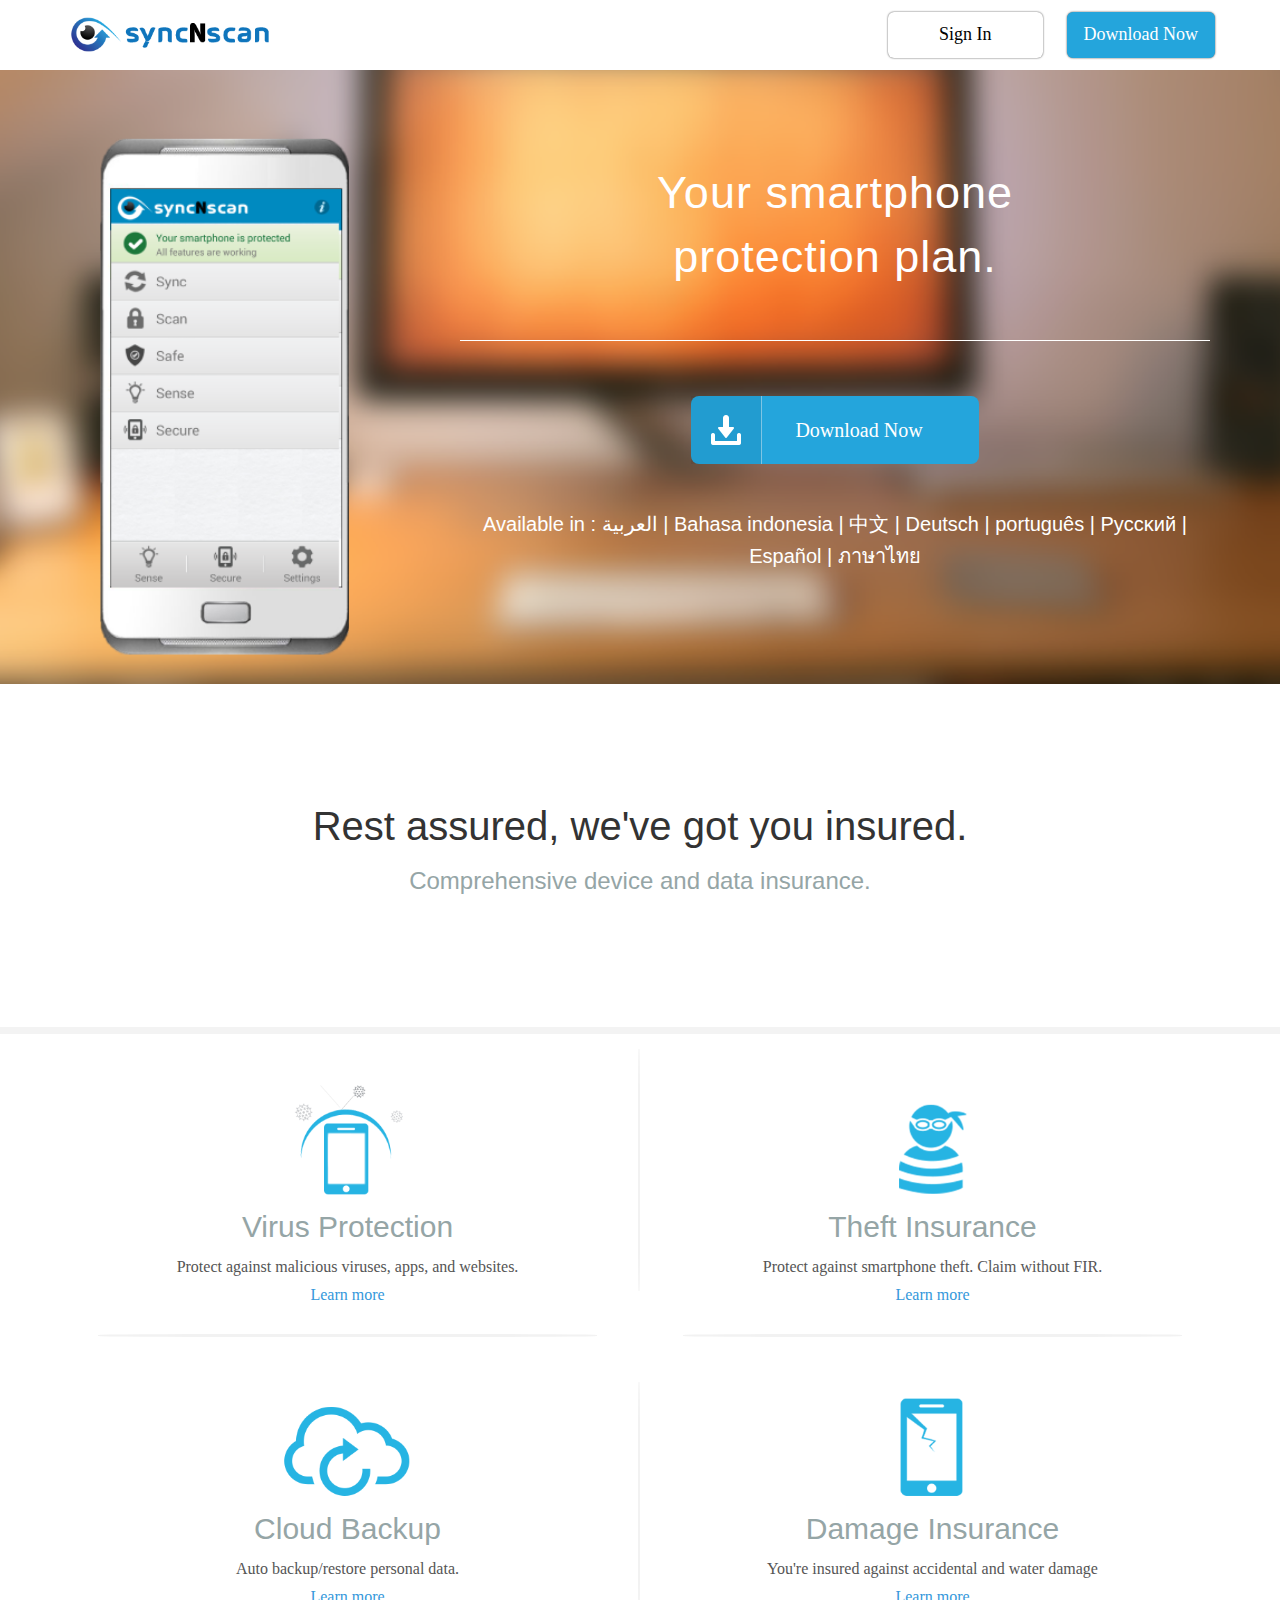
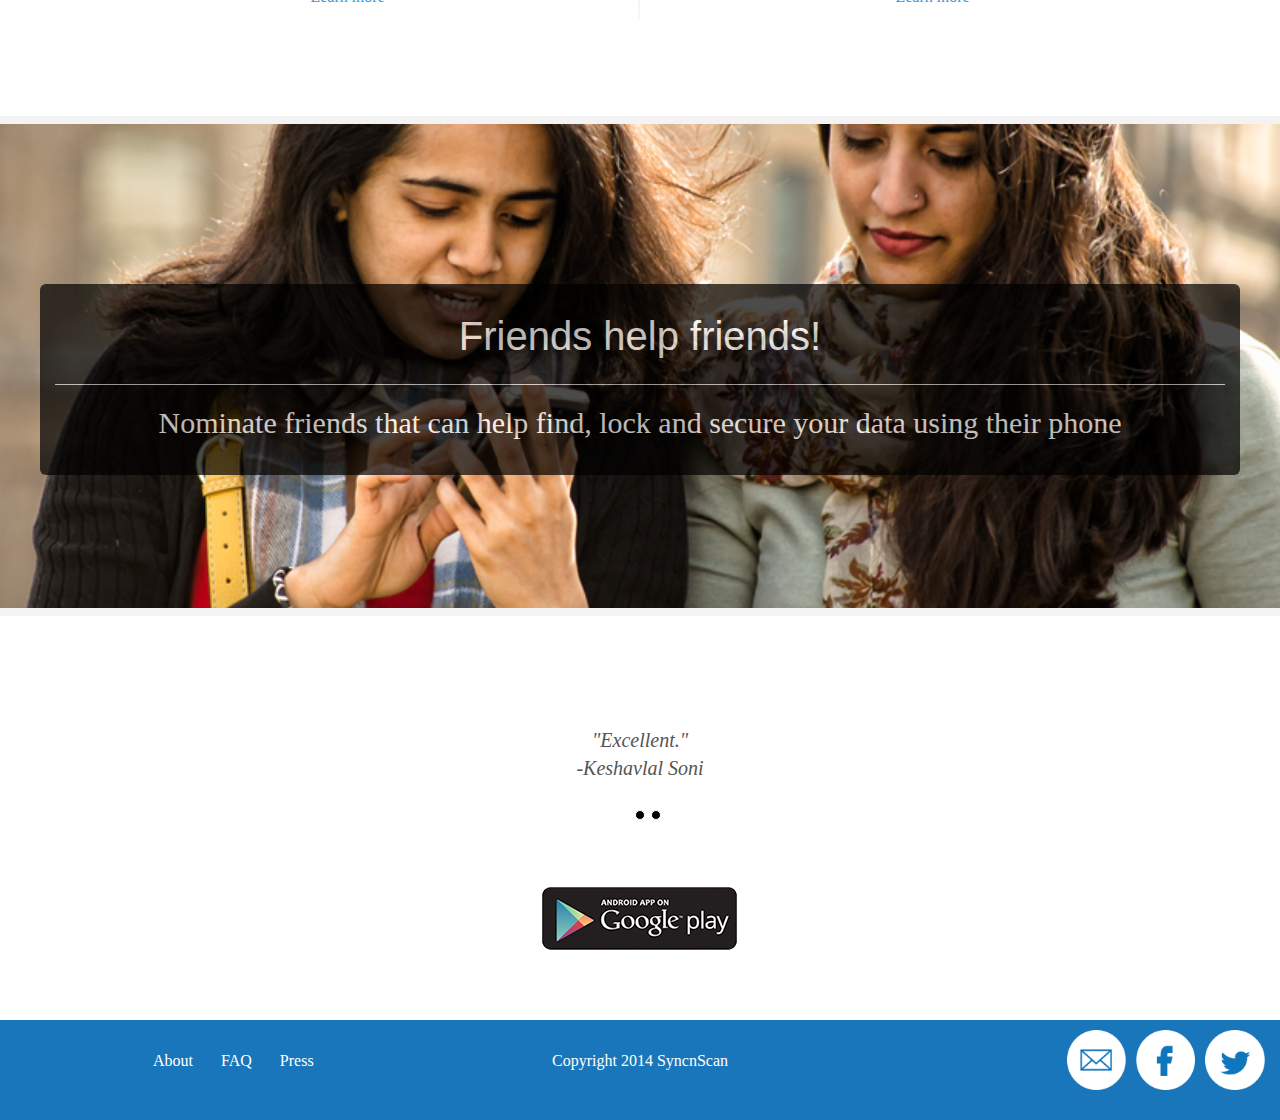
==== index.html @ 773aa6a4 "products page works fixed screen" ====
<!DOCTYPE html>
<html lang="en">
  <head>
    <meta charset="utf-8">
    <meta http-equiv="X-UA-Compatible" content="IE=edge">
    <meta name="viewport" content="width=device-width, initial-scale=1.0">
    <meta name="description" content="">
    <meta name="author" content="">
    <link rel="shortcut icon" href="img/favicon.png">
    <title>SyncNScan - Your smartphone protection plan</title>
    <!-- Bootstrap core CSS -->
    <link href="css/bootstrap.css" rel="stylesheet">

    <!-- Custom styles for this template -->
    <link href="css/main.css" rel="stylesheet">

    <!-- Fonts from Google Fonts -->
	<link href='http://fonts.googleapis.com/css?family=Lato:300,400,900' rel='stylesheet' type='text/css'>
    
    <!-- HTML5 shim and Respond.js IE8 support of HTML5 elements and media queries -->
    <!--[if lt IE 9]>
      <script src="https://oss.maxcdn.com/libs/html5shiv/3.7.0/html5shiv.js"></script>
      <script src="https://oss.maxcdn.com/libs/respond.js/1.3.0/respond.min.js"></script>
    <![endif]-->
  </head>

  <body>

    <!-- Fixed navbar -->
    <div class="navbar navbar-default navbar-fixed-top">
      <div class="container">
        <div class="navbar-header">
          <button type="button" class="navbar-toggle" data-toggle="collapse" data-target=".navbar-collapse">
            <span class="icon-bar"></span>
            <span class="icon-bar"></span>
            <span class="icon-bar"></span>
          </button>
          <a class="navbar-brand" href="#"> 
            <img class="brand" src="img/sns_logo.png" alt="">
          </a>
        </div>
        <div class="navbar-collapse collapse">
          <ul class="nav navbar-nav navbar-right">
               <button class="btn top-btn sign-in  btn-lg" type="submit">Sign In</button>
               <a href="https://play.google.com/store/apps/details?id=com.syncnscan.security&feature=search_result#?t=W251bGwsMSwxLDEsImNvbS5zeW5jbnNjYW4uc2VjdXJpdHkiXQ.."><button class="btn top-btn call-to-action  btn-lg" type="submit">Download Now</button></a>

          </ul>
        </div><!--/.nav-collapse -->
      </div>
    </div>

<div id="headerwrap">
   <div class="container">
      <div class="row">

         <div class="col-md-4 ">
             <img class="hero-smartphone slideUpRetourn" src="img/main.png" alt="">
         </div><!-- /col-sm-4 -->
         <div class="col-sm-12 col-md-8 centered ">
               <div class="white-border-bottom main-header ">Your smartphone <br> protection plan.</div>    
             <!--  <button class="btn download call-to-action btn-lg" type="submit">Download Now</button>  -->
                <a href="https://play.google.com/store/apps/details?id=com.syncnscan.security&feature=search_result#?t=W251bGwsMSwxLDEsImNvbS5zeW5jbnNjYW4uc2VjdXJpdHkiXQ.."><button class="hero-button btn-space">Download Now</button></a>
               <h6 class="extra-info">Available in : 
العربية | Bahasa indonesia | 中文 | Deutsch | português | Pyccĸий | Español | ภาษาไทย</h6>
         </div><!-- /col-lg-6 -->        

      </div><!-- /row -->
<p></p>


   </div><!-- /container -->
</div><!-- /headerwrap -->
	

	
	<section class="rest">
		<div class="row mt md centered">
                <div class="col-md-1"></div>
			<div class="col-md-10 ">
				<h1 class="h1-font">Rest assured, we've got you insured.</h1>
				<h3>Comprehensive device and data insurance.</h3>
			</div>
                  <div class="col-md-1"></div>
		</div><!-- /row -->
      </section>


<div class="container">
    <div class="row  centered">
	   <div class="col-md-6">
	  	 <img class="four-icon" src="img/virus-block.png" alt="">
			<h4>Virus Protection</h4>
				<p>Protect against malicious viruses, apps, and websites. <br> 
                                <a href="more-info.html" class="learn-more">Learn more</a> 
                          </p>
                          <div class="four-horizontal-seperator"></div>
                       <div class="left-border"></div>
			</div><!--/col-lg-4 -->

	<div class="col-md-6">
          <img class="four-icon" src="img/burgular.png" alt="">
              <h4>Theft Insurance</h4>
                 <p>Protect against smartphone theft. Claim without FIR. <br>
                 <a href="more-info.html" class="learn-more">Learn more</a> 
                 </p>

              <div class="four-horizontal-seperator"></div>
          </div><!--/col-lg-4 -->
    </div>

              <div class="row centered">
			<div class="col-md-6">
			   <img class="four-icon" src="img/cloud.png" alt="">
				<h4>Cloud Backup</h4>
  				  <p>Auto backup/restore personal data. <br> 
                               <a href="more-info.html" class="learn-more">Learn more</a> 
                            </p>
                            <div class="four-horizontal-seperator-b"></div>
                          <div class="left-border-bottom"></div>
			</div><!--/col-md6-4 -->

                    <div class="col-md-6 ">
                        <img class="four-icon" src="img/cracked-phone.png" alt="">
                            <h4>Damage Insurance</h4>
                                 <p>You're insured against accidental and water damage <br>
                                       <a href="more-info.html" class="learn-more">Learn more</a> 
                                 </p>
                    </div><!--/col-lg-4 -->

		</div><!-- /row -->
</div><!-- /container -->


	

  <!-- Friends Section -->
  <div class="friends-background">
  <div class="container  ">
	<div class="row mt centered ">
          <div class="col-md-6 ">
          </div>
              <div class="row bt centered">
                 <div class="col-md-12 red ">
                  <!-- Friends fonts -->
                    <h1 class="mg-bt">Friends help friends!</h1>
                       <hr>
                    <h8>Nominate friends that can help find, lock and secure your data using their phone</h8>
                 </div>
            </div><!-- /row -->
          </div>
    </div>
</div><!-- /row -->

		<!--The CAROUSEL goes here -->
      <div class="row feedback centered">
         <div class="col-lg-6 col-lg-offset-3">
            <div id="carousel-example-generic" class="carousel slide" data-ride="carousel">
              <!-- Indicators -->
              <ol class="carousel-indicators">
                <li data-target="#carousel-example-generic" data-slide-to="0" class="active"></li>
                <li data-target="#carousel-example-generic" data-slide-to="1"></li>
                <li data-target="#carousel-example-generic" data-slide-to="2"></li>
              </ol>
            
              <!-- Wrapper for slides -->
           <div class="carousel-inner">
               <div class="item active">
                 <img class="icon-photo" src="https://lh6.googleusercontent.com/-fzIvYEGOPuI/AAAAAAAAAAI/AAAAAAAAAzE/Dt0Ke3WN01U/w48-c-h48/photo.jpg" alt="">
                    <p class="review">"Excellent." <br>-Keshavlal Soni</p>
                </div>
                <div class="item">
                    <img class="icon-photo" src="https://lh4.googleusercontent.com/-NX8IdglvI8o/AAAAAAAAAAI/AAAAAAAAALk/HbK5_PXNEns/w48-c-h48/photo.jpg" alt="">
                    <p class="review">"Nice Love it 5star." <br>-Artis Robinson</p>      
                </div>
                <div class="item">
                     <img class="icon-photo" src="https://lh4.googleusercontent.com/-F0NggBZoPWU/AAAAAAAAAAI/AAAAAAAAAxI/B58UNg_5AhM/w48-c-h48/photo.jpg" alt="">
                    <p class="review">"Best App One of the best app available on Google Play" <br>-Sathvik Rao</p>
                </div>
              </div>
            </div>         
         </div><!-- /col-lg-8 -->
      </div><!-- /row -->






                  <!-- Carousel Copy if we need to use it again. 

                  		<div class="row mt centered">
                  			<div class="col-lg-6 col-lg-offset-3">
                  				<div id="carousel-example-generic" class="carousel slide" data-ride="carousel">
                  				  <-Indicators ->

                  				  <ol class="carousel-indicators">
                  				    <li data-target="#carousel-example-generic" data-slide-to="0" class="active"></li>
                  				    <li data-target="#carousel-example-generic" data-slide-to="1"></li>
                  				    <li data-target="#carousel-example-generic" data-slide-to="2"></li>
                  				  </ol>
                  				
                  				  <- Wrapper for slides ->
                  				  <div class="carousel-inner">
                  				    <div class="item active">
                  				      <img src="img/p01.png" alt="">
                  				    </div>
                  				    <div class="item">
                  				      <img src="img/p02.png" alt="">
                  				    </div>
                  				    <div class="item">
                  				      <img src="img/p03.png" alt="">
                  				    </div>
                  				  </div>
                  				</div>			
                  			</div>
                  		</div>
                  	</div> -->
	


	<div class="container">
            <div class="row centered">
               <div class="col-lg-6 col-lg-offset-3">
                   <a href="https://play.google.com/store/apps/details?id=com.syncnscan.security&feature=search_result#?t=W251bGwsMSwxLDEsImNvbS5zeW5jbnNjYW4uc2VjdXJpdHkiXQ.."> <img class="play-button" src="img/play.png" alt=""></a>
               </div>
            	  <div class="col-lg-3"></div>
            </div><!-- /row -->
	</div><!-- /container -->
</div>
	
<footer>
      
<div class="col-sm-4 ">
      <ul class="footer footer-position">
        <li><a href="about.html">About</a></li>
        <li><a href="faq.html">FAQ</a></li>
        <li><a href="press.html">Press</a></li>
      </ul>
  </div>
  

  <div class="col-sm-4  copyright">
      Copyright 2014 SyncnScan
  </div>
  
  
  <div class="col-sm-4 ">
      <a href="https://www.twitter.com/syncNscan"><img class="footer-icon" src="./img/twitter.png" alt=""></a>
      <a href="https://www.facebook.com/syncNscan"><img class="footer-icon" src="./img/facebook.png" alt=""></a>
      <a href="mailto:support@syncnscan.com"><img class="footer-icon" src="./img/mail-icon.png" alt=""></a>
  </div>



</footer>




    <!-- Bootstrap core JavaScript
    ================================================== -->
    <!-- Placed at the end of the document so the pages load faster -->
    <script src="https://code.jquery.com/jquery-1.10.2.min.js"></script>
    <script src="js/bootstrap.min.js"></script>
  </body>
</html>
---- css/main.css ----
/*
 * Author: Carlos Alvarez
 * URL: http://alvarez.is
 *
 * Project Name: FLATTY - Free Bootstrap 3 Theme
 * Version: 1.0
 * URL: http://blacktie.co
 */

body {
  background-color: #fff;
    font-family: "Open Sans";
    font-weight: 300;
    font-size: 16px;
    color: #555;
    overflow-x: hidden;

    -webkit-font-smoothing: antialiased;
    -webkit-overflow-scrolling: touch;
}

/* Titles */
h1, h2, h3, h4, h5, h6 {
    font-family: 'Open sans', sans-serif;
    font-weight: 300;
    color: #333;
    text-align: center;
}

h1 {
	font-size: 40px;
}

h3 {
	color: #95a5a6;
	font-weight: 400;
}

h4 {
	color: #95a5a6;
	font-weight: 400;
	font-size: 30px;
             margin-top: -9px;
             margin-bottom: 10px;
}

.main-header {
    font-size: 40px;
     font-family: 'Open sans', sans-serif;
    font-weight: 300;
    color: #fff;
    text-align: center;
}

/* Paragraph & Typographic */
p {
    line-height: 28px;
    margin-bottom: 25px;
    font-size: 16px;
}

footer {
    background: rgb(26, 118, 186);
    height: 100px;
    position: relative;
    z-index: 9000;
}

.faq {
    margin-top: 30px;
}

.stick-bottom {
    margin-top: 100px;
    bottom:0;
    left: 0;
    right: 0;   
    position: absolute;
}

.red {
    background: none repeat scroll 0% 0% #000;
    margin-top: 70px;
    opacity: 0.7;
    padding-bottom: 30px;
    border-radius: 6px;
}

.right {
    text-align: left;
    margin-top: 12px;
    margin-left: 60px;
}

.right > li {
    font-size: 20px;
    
}

.white {
    background: white;
    margin-top: 20px;
}

.font-white{
    color: white;
}

.purple {
    background: yellow;
}

.blue {
    background: blue;
}

.four-horizontal-seperator {
    height: 3px;
    width: 90%;
    margin: 0 auto;
    background: #f2f2f2;
    border-radius: 30%;
}
.four-horizontal-seperator-b {
    height: 3px;
    width: 90%;
    margin: 0 auto;
    background: #f2f2f2;
    border-radius: 30%;
}

.seperator {
    height: 1px;
    width: 100%;
    margin: 0 auto;
    margin-bottom: 50px;
    margin-top: 50px;
}
.about-seperator {
    height: 1px;
    width: 30%;
    background: white;
    margin: 0 auto;
    border-radius: 50%;
}


.mid-sep {
  background: #f2f2f2;   
  height: 6px;
  margin-top: 40px;
}

.left-border {
    border-right: 2px solid #f2f2f2;
    height: 80%;
    position: absolute;
    right: 0;
    top: 5%;
    border-radius: 30%;
}


.left-border-bottom {
    border-right: 2px solid #f2f2f2;
    height: 80%;
    position: absolute;
    right: 0;
    top: 15%;
    border-radius: 30%;
    
}

.friends-background {
    background: url("../img/friends-phones.png") no-repeat scroll center center / cover #000;
    width: auto;
    margin: 80px 0;
    height: 500px;
    border-top: 8px solid #f3f3f3;
    border-bottom: 8px solid #f3f3f3;

}


.play-button {
    margin-bottom: 70px;
}

.feedback {
    margin-top: 30px;
}

.review {
    font-style:  italic;
    padding-bottom: 50px;
    background: white;
    font-size: 20px;
}

.white-border-bottom {
    border-bottom: 1px white solid;
    padding-bottom: 50px;
}

.learn-more {
    font-size: 16px;
}

.four-icon {
margin-bottom: 1px;
margin-top: 45px;
height: auto;
width: 25%;

}

.bottom-space {
    margin-bottom: 40px;
}


.download {
    margin-top: 50px;
    padding: 18px 35px 18px 83px;
    font-size: 30px;
}

.footer > li {
    display: inline;
    color: white;
}

.footer > li > a {
    color: white;
}

.footer {
    margin-top: 30px;
    text-align: center;
}
.footer-position > li {
    margin: 0 auto;
    margin: 0 12px;
}

.copyright {
    text-align: center;
    margin-top: 30px;
    color: white;

}

.footer-icon {
    float: right;    
    margin-left: 10px;
    width: 15%;
    max-width: 60px;
    margin-top: 10px;
    -webkit-transition: 1s;
       -moz-transition: 1s;
        -ms-transition: 1s;
         -o-transition: 1s;
            transition: 1s;
}

.footer-icon:hover {
    -webkit-transform: scale(1.27);
    -moz-transform: scale(1.27);
    -o-transform: scale(1.27);
    -ms-transform: scale(1.27);
    transform: scale(1.27);
}



.download:hover {
    background: white;
}


.top-btn{
    -webkit-box-shadow: 0 0 2px 0 rgba(0,0,0,0.75);
    -moz-box-shadow: 0 0 2px 0 rgba(0,0,0,0.75);
    box-shadow: 0 0 2px 0 rgba(0,0,0,0.75);
    margin: 0 10px;
    margin-top: 12px;
    transition: .41s;

}


.top-btn:hover {
    background: #f5f5f5;
    -webkit-box-shadow: 0 0 2.0px 0 rgba(0,0,0,0.75);
    -moz-box-shadow: 0 0 2.0px 0 rgba(0,0,0,0.75);
    box-shadow: 0 0 2.0px 0 rgba(0,0,0,0.75);
    
}

.btn-warning {
    border-color: #f2f2f2;
}


.call-to-action {
    background: rgb(36, 165, 220);
    color: white;
    -webkit-transition: .4s;
       -moz-transition: .4s;
        -ms-transition: .4s;
         -o-transition: .4s;
            transition: .4s;
 }

 .call-to-action:hover {
    color: white;
    background: rgb(17, 117, 188);
 }

.sign-in {
    background: white;
    color: black;
    padding: 10px 50px;
}

.mg-bt {
    padding: 10px;
    color: white;
}

.icon-photo {
    margin: 0 auto;
    border-radius: 50%;
    width: 80px;

}

h8 {
    color: white;
    font-size: 30px;
}


.carousel-indicators {
    color: yellow;
}



#carousel-example-generic .active {
    background: white;

}

.carousel-inner {
    margin-top: 30px;
    margin-bottom: 30px;
    }

.carousel-indicators li {
    background: #000;
    color: pink;

}

.extra-info {
    color: white;
    margin-top: 44px;    
    font-size: 20px;
    line-height: 32px;

}

.question {
    color: rgb(36, 165, 220);
    font-size: 20px;
}

.centered {
    text-align: center;
}

.btn-space {
    margin-top: 50px;
}



.hero-button {
  -webkit-border-radius: 8px;
  border-radius: 8px;
  display: inline-block;
  -webkit-box-sizing: content-box;
  -moz-box-sizing: content-box;
  box-sizing: content-box;
  position: relative;
  cursor: pointer;
  padding: 10px 35px 10px 83px;
  width: 170px;
  border: none;
  font: normal 20px/2.4 "Open Sans" ;
  color: white;
  text-transform: capitalize;
  -o-text-overflow: clip;
  text-overflow: clip;
  background: rgb(36, 165, 220);
  -webkit-transition: .51s;
     -moz-transition: .51s;
      -ms-transition: .51s;
       -o-transition: .51s;
          transition: .51s;
}

.hero-button:hover {
  background: rgb(17, 117, 188);
  -webkit-transition: .51s;
     -moz-transition: .51s;
      -ms-transition: .51s;
       -o-transition: .51s;
          transition: .51s;
      color: white;
}

.hero-button:active {
  top: 2px;
  -webkit-box-shadow: 0 3px 0 0 rgba(80,105,155,1) ;
  box-shadow: 0 3px 0 0 rgba(80,105,155,1) ;
}

.hero-button::before {
  display: inline-block;
  -webkit-box-sizing: content-box;
  -moz-box-sizing: content-box;
  box-sizing: content-box;
  width: 70px;
  height: 100%;
  position: absolute;
  content: "";
  cursor: pointer;
  top: 0;
  left: 0;
  border: 0 solid #018dc4;
  border-right: 1px solid rgba(255,255,255,0.42);
  color: rgba(0,0,0,0.9);
  -o-text-overflow: clip;
  text-overflow: clip;
  background: url("../img/download-icon.png"), rgba(0,0,0,0.05);
  background-repeat: no-repeat;
  background-position: 50% 50%;
  -webkit-background-origin: content-box;
  background-origin: content-box;
  -webkit-background-clip: border-box;
  background-clip: border-box;
  -webkit-background-size: 30px auto;
  background-size: 30px auto;
  text-shadow: -1px -1px 0 rgba(15,73,168,0.66) ;
  -webkit-transition: all 300ms cubic-bezier(0.42, 0, 0.58, 1);
  -moz-transition: all 300ms cubic-bezier(0.42, 0, 0.58, 1);
  -o-transition: all 300ms cubic-bezier(0.42, 0, 0.58, 1);
  transition: all 300ms cubic-bezier(0.42, 0, 0.58, 1);
}








/* Links */
a {
    color: #3498db;
    word-wrap: break-word;

    -webkit-transition: color 0.1s ease-in, background 0.1s ease-in;
    -moz-transition: color 0.1s ease-in, background 0.1s ease-in;
    -ms-transition: color 0.1s ease-in, background 0.1s ease-in;
    -o-transition: color 0.1s ease-in, background 0.1s ease-in;
    transition: color 0.1s ease-in, background 0.1s ease-in;
}

a:hover,
a:focus {
    color: #7b7b7b;
    text-decoration: none;
    outline: 0;
}

a:before,
a:after {
    -webkit-transition: color 0.1s ease-in, background 0.1s ease-in;
    -moz-transition: color 0.1s ease-in, background 0.1s ease-in;
    -ms-transition: color 0.1s ease-in, background 0.1s ease-in;
    -o-transition: color 0.1s ease-in, background 0.1s ease-in;
    transition: color 0.1s ease-in, background 0.1s ease-in;
}

 hr {
    display: block;
    height: 1px;
    border: 0;
    border-top: 1px solid #ccc;
    margin: 1em 0;
    padding: 0;
}


.navbar-default {
	background-color: white;
	border-color: transparent;
            height: 70px;
}

.navbar-default .navbar-toggle {

    border-color: #f1f1f1;
    margin-top: 15px; 
    margin-right: 20px;
    transition: .41s;
}


.brand {
    width: 200px;
}

.hero-smartphone {
    width: 250px;
     -webkit-animation: slideDownRetourn 1.25s ease-Out;
   -moz-animation: slideDownRetourn 1.25s ease-Out;
   -ms-animation: slideDownRetourn 1.25s ease-Out;
   -o-animation: slideDownRetourn 1.25s ease-Out;
   animation: slideDownRetourn 1.25s ease-Out; 
   margin-top: 40px;
   margin-left: 30px;
   z-index: 0;
}

.phone-holder {
    margin-bottom: -190px;
    z-index: 1;
}

.navbar-default .navbar-nav > li > a {
	color: white;
}

/* Helpers */

.md {
    width: 80%;
    margin: 0 auto;
    z-index: 300;
    background: white;
}


.mt {
    margin-top: 60px;
    margin-bottom: 60px;

}

.bt {
    margin-top: 30px;
}



.form-control {
	height: 42px;
	font-size: 18px;
	width: 280px;
}

i {
	margin: 8px;
	color: #3498db; 
}


/* HeaderWrap */
#headerwrap {
	background: url("../img/cpu.png") no-repeat center top; 
	background-color: black;
	margin-top: 1px;
	padding-top: 90px;
	background-attachment: relative;
	background-position: center center;
	min-height: 150px;
	width: 100%;
	
    -webkit-background-size: 100%;
    -moz-background-size: 100%;
    -o-background-size: 100%;
    background-size: 100%;

    -webkit-background-size: cover;
    -moz-background-size: cover;
    -o-background-size: cover;
    background-size: cover;
}

#headerwrap .main-header {
margin-bottom: 5px;
color: white;
font-size: 45px;
font-weight: 300;
letter-spacing: 1px;
margin-top: 70px;
}

.rest > h1 {
    margin-bottom: 35px;
    font-size: 40px;
}

.rest {
    width: 100%;
    height: 350px;
    padding-top: 40px;
    z-index: 200;
    border-bottom: 7px solid #f3f3f3;
} 

.phone-info {
    background: red;
    margin: 0 auto;
    position: absolute;
    right: 0;
    left: 0;
}

#sync {
    width: 200px;
    height: auto;
    margin: 0 auto;
    position: absolute;
    right: 0;
    left: 0;
    margin-right: 20px;
    z-index: -20;
}

#scan {
    width: 200px;
    height: auto;
    margin: 0 auto;
    position: absolute;
    right: 0;
    left: 0;
}

#safe {
      width: 200px;
    height: auto;
    margin: 0 auto;
    position: absolute;
    right: 0;
    left: 0;
    margin-right: 20px;
    z-index: -20;
}


#secure {
     width: 200px;
    height: auto;
    margin: 0 auto;
    position: absolute;
    right: 0;
    left: 0;
}

#sense {
     width: 200px;
    height: auto;
    margin: 0 auto;
    position: absolute;
    right: 0;
    left: 0;
    margin-right: 20px;
}

/* FAQ Wrap */
#faqwrap {
    background: url('../img/telemarketer.jpg') no-repeat scroll center top / cover #000;
margin-top: -40px;
    background-color: black;
    margin-top: 3px;
    padding-top: 50px;
    background-attachment: relative;
    min-height: 500px;
    width: 100%;
    
    -webkit-background-size: 100%;
    -moz-background-size: 100%;
    -o-background-size: 100%;
    background-size: 100%;

    -webkit-background-size: cover;
    -moz-background-size: cover;
    -o-background-size: cover;
    background-size: cover;
}

/* About Wrap */
#aboutwrap {
    background: url('../img/about.jpg') no-repeat center top; 
    background-color: black;
    margin-top: 3px;
    padding-top: 90px;

    background-attachment: relative;
    background-position: center center;
    min-height: 350px;
    width: 100%;
     
    -webkit-background-size: 100%;
    -moz-background-size: 100%;
    -o-background-size: 100%;
    background-size: 100%;

    -webkit-background-size: cover;
    -moz-background-size: cover;
    -o-background-size: cover;
    background-size: cover;
}

.slideUpRetourn {
  -webkit-animation-name: slideUpRetourn;
  -moz-animation-name: slideUpRetourn;
  -ms-animation-name: slideUpRetourn;
  -o-animation-name: slideUpRetourn;
  animation-name: slideUpRetourn;
}


@-moz-keyframes slideUpRetourn {
  0% {
    opacity: 0;
    -moz-transform-origin: 0 0;
    -moz-transform: translateY(-100%);
  }

  80%{
      opacity: .2;
  }

  100% {
    opacity: 1;
    -moz-transform-origin: 0 0;
    -moz-transform: translateY(0%);
  }
}
@-webkit-keyframes slideUpRetourn {
  0% {
    opacity: 0;
    -webkit-transform-origin: 0 0;
    -webkit-transform: translateY(-100%);
  }
    80% {
      opacity: .2;
  }

  100% {
    opacity: 1;
    -webkit-transform-origin: 0 0;
    -webkit-transform: translateY(0%);
  }
}
@-o-keyframes slideUpRetourn {
  0% {
    opacity: 0;
    -o-transform-origin: 0 0;
    -o-transform: translateY(-100%);
  }
  80%{
      opacity: .2;
  }
  100% {
    opacity: 1;
    -o-transform-origin: 0 0;
    -o-transform: translateY(0%);
  }
}
@-ms-keyframes slideUpRetourn {
  0% {
    opacity: 0;
    -ms-transform-origin: 0 0;
    -ms-transform: translateY(-100%);
  }
  80%{
      opacity: .2;
  }
  100% {
    opacity: 1;
    -ms-transform-origin: 0 0;
    -ms-transform: translateY(0%);
  }
}





/* Sections section */
.sync {
    height: 350px;
    padding-top: 60px;
}

.scan {
    background: rgb(26, 118, 186);
    height: 350px;
    padding-top: 60px;
    color: white;
    position: relative;
    z-index: 200;
  
}

.scan>h1{
    color: white;
}

.secure {
    background: rgb(26, 118, 186);
    height: 350px;
    padding-top: 60px;
    color: white;
    position: relative;
    z-index: 900;
}

.safe {
    height: 350px;
    padding-top: 60px;
    position: relative;
    z-index: 900;
    background: white;
}

.sense {
    height: 350px;
    padding-top: 60px;
    background: white;
    position: relative;
    z-index: 900;
}

/*  1st break from media queries */
@media (max-width: 995px) {
  .left-border{
        -webkit-transition: 1.5s;
        -moz-transition: 1.5s;
        -ms-transition: 1.5s;
        -o-transition: 1.5s;
        transition: 1.5s;
        opacity: 0;
    }

  .left-border-bottom {    
        -webkit-transition: 1.5s;
        -moz-transition: 1.5s;
        -ms-transition: 1.5s;
        -o-transition: 1.5s;
        transition: 1.5s;
        opacity: 0;
  }

.four-icon {
    height: auto;
    width: 25%;
    }

    .hero-smartphone {
        display: none;
    }

    .phone-info-screenshot {
        display: none;
    }

}

  

@media (min-width: 995px) {
    .four-horizontal-seperator-b {
        display: none;
    }
}

/*  Smallest size */
@media (max-width: 480px) {
    h8 {
        font-size: 17px;
    }
    
    .mg-bt {
        font-size: 33px;
    }

    #headerwrap .main-header {
        font-size: 30px;
        margin-top: 12px;
    }
    h6.extra-info {
        font-size: 15px;
        line-height: 22px;
    }

    .footer-position {
        margin: 0 auto;
        text-align: center;
    }

    .font-size {
        font-size: 120px;
    }

    h1.h1-font{
        font-size: 32px;
        margin-top: -20px;
    }

    .right>li{
        font-size: 14px;
        text-align: left;
        margin-right: 0px;
    }
    h4 {
        font-size: 20px;
    }

}
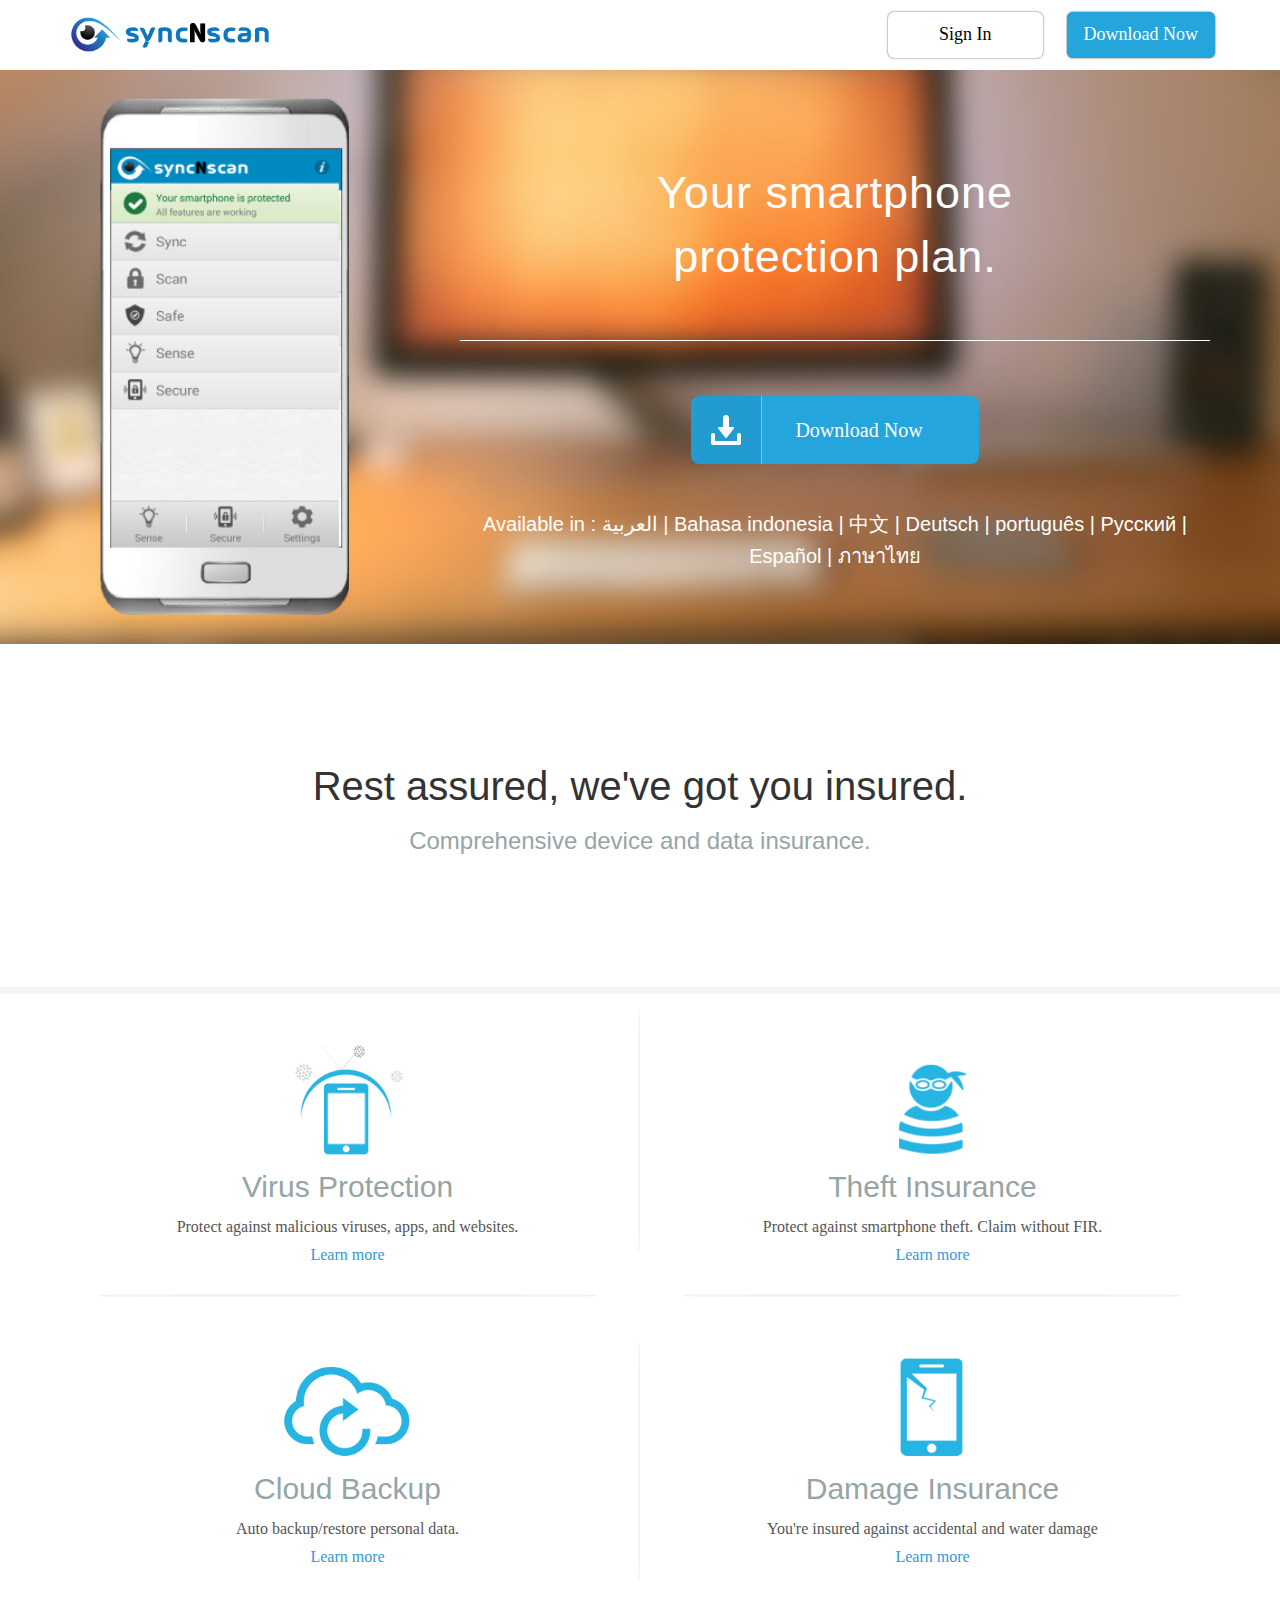
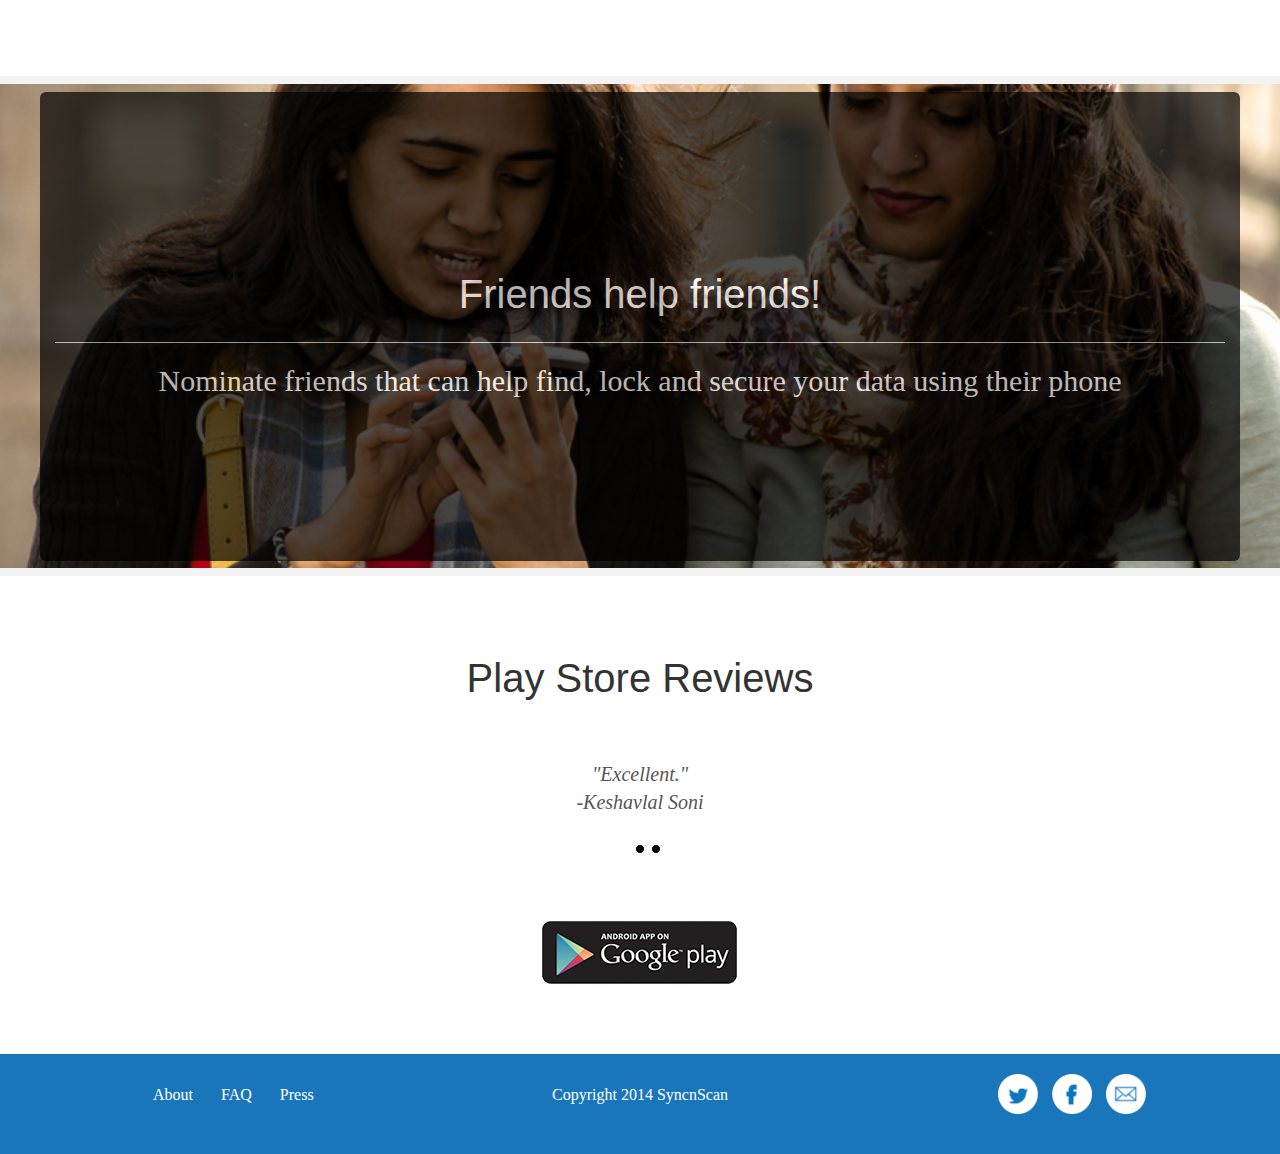
==== commit 842dc86c: "Updated Phones Fixed footer Made text box cool" ====
--- a/index.html
+++ b/index.html
@@ -91,7 +91,7 @@
 	  	 <img class="four-icon" src="img/virus-block.png" alt="">
 			<h4>Virus Protection</h4>
 				<p>Protect against malicious viruses, apps, and websites. <br> 
-                                <a href="more-info.html" class="learn-more">Learn more</a> 
+                                <a href="products.html" class="learn-more">Learn more</a> 
                           </p>
                           <div class="four-horizontal-seperator"></div>
                        <div class="left-border"></div>
@@ -101,7 +101,7 @@
           <img class="four-icon" src="img/burgular.png" alt="">
               <h4>Theft Insurance</h4>
                  <p>Protect against smartphone theft. Claim without FIR. <br>
-                 <a href="more-info.html" class="learn-more">Learn more</a> 
+                 <a href="products.html" class="learn-more">Learn more</a> 
                  </p>
 
               <div class="four-horizontal-seperator"></div>
@@ -113,7 +113,7 @@
 			   <img class="four-icon" src="img/cloud.png" alt="">
 				<h4>Cloud Backup</h4>
   				  <p>Auto backup/restore personal data. <br> 
-                               <a href="more-info.html" class="learn-more">Learn more</a> 
+                               <a href="products.html" class="learn-more">Learn more</a> 
                             </p>
                             <div class="four-horizontal-seperator-b"></div>
                           <div class="left-border-bottom"></div>
@@ -123,7 +123,7 @@
                         <img class="four-icon" src="img/cracked-phone.png" alt="">
                             <h4>Damage Insurance</h4>
                                  <p>You're insured against accidental and water damage <br>
-                                       <a href="more-info.html" class="learn-more">Learn more</a> 
+                                       <a href="products.html" class="learn-more">Learn more</a> 
                                  </p>
                     </div><!--/col-lg-4 -->
 
@@ -143,7 +143,7 @@
                  <div class="col-md-12 red ">
                   <!-- Friends fonts -->
                     <h1 class="mg-bt">Friends help friends!</h1>
-                       <hr>
+                        <hr>
                     <h8>Nominate friends that can help find, lock and secure your data using their phone</h8>
                  </div>
             </div><!-- /row -->
@@ -152,6 +152,7 @@
 </div><!-- /row -->
 
 		<!--The CAROUSEL goes here -->
+    <h1>Play Store Reviews</h1>
       <div class="row feedback centered">
          <div class="col-lg-6 col-lg-offset-3">
             <div id="carousel-example-generic" class="carousel slide" data-ride="carousel">
@@ -245,10 +246,12 @@
   
   
   <div class="col-sm-4 ">
+    <div class="social">
       <a href="https://www.twitter.com/syncNscan"><img class="footer-icon" src="./img/twitter.png" alt=""></a>
       <a href="https://www.facebook.com/syncNscan"><img class="footer-icon" src="./img/facebook.png" alt=""></a>
       <a href="mailto:support@syncnscan.com"><img class="footer-icon" src="./img/mail-icon.png" alt=""></a>
-  </div>
+  </div>  
+</div>
 
 
 
--- a/css/main.css
+++ b/css/main.css
@@ -75,15 +75,15 @@
     bottom:0;
     left: 0;
     right: 0;   
-    position: absolute;
 }
 
 .red {
     background: none repeat scroll 0% 0% #000;
-    margin-top: 70px;
-    opacity: 0.7;
-    padding-bottom: 30px;
-    border-radius: 6px;
+padding-top: 150px;
+padding-bottom: 158px;
+opacity: 0.69;
+border-radius: 6px;
+margin-top: -82px;
 }
 
 .right {
@@ -93,7 +93,7 @@
 }
 
 .right > li {
-    font-size: 20px;
+    font-size: 18px;
     
 }
 
@@ -112,7 +112,9 @@
 
 .blue {
     background: blue;
-}
+    
+}
+
 
 .four-horizontal-seperator {
     height: 3px;
@@ -251,16 +253,16 @@
 }
 
 .footer-icon {
-    float: right;    
+
     margin-left: 10px;
     width: 15%;
-    max-width: 60px;
-    margin-top: 10px;
+    max-width: 40px;
+    margin-top: 20px;
     -webkit-transition: 1s;
-       -moz-transition: 1s;
-        -ms-transition: 1s;
-         -o-transition: 1s;
-            transition: 1s;
+    -moz-transition: 1s;
+    -ms-transition: 1s;
+    -o-transition: 1s;
+    transition: 1s;
 }
 
 .footer-icon:hover {
@@ -345,6 +347,10 @@
     color: yellow;
 }
 
+.carousel-indicators>#carousel-example-generic {
+    color: blue;
+}
+
 
 
 #carousel-example-generic .active {
@@ -371,6 +377,14 @@
 
 }
 
+.about {
+    padding-bottom: 20px;
+}
+
+.about-font {
+    font-size: 18px;
+}
+
 .question {
     color: rgb(36, 165, 220);
     font-size: 20px;
@@ -378,6 +392,10 @@
 
 .centered {
     text-align: center;
+}
+
+.extra-height{
+    padding: 80px 20px;
 }
 
 .btn-space {
@@ -531,7 +549,6 @@
    -ms-animation: slideDownRetourn 1.25s ease-Out;
    -o-animation: slideDownRetourn 1.25s ease-Out;
    animation: slideDownRetourn 1.25s ease-Out; 
-   margin-top: 40px;
    margin-left: 30px;
    z-index: 0;
 }
@@ -632,7 +649,7 @@
 }
 
 #sync {
-    width: 200px;
+    width: 240px;
     height: auto;
     margin: 0 auto;
     position: absolute;
@@ -640,51 +657,99 @@
     left: 0;
     margin-right: 20px;
     z-index: -20;
+    margin-top: -30px;
 }
 
 #scan {
-    width: 200px;
+    width: 280px;
     height: auto;
     margin: 0 auto;
     position: absolute;
     right: 0;
     left: 0;
+    margin-top: -30px;
 }
 
 #safe {
-      width: 200px;
+      width: 270px;
+    height: auto;
+    margin: 0 auto;
+    position: absolute;
+    right: 0;
+    left: 0;
+    margin: -42px 20px 0px auto;
+
+    z-index: -20;
+
+}
+
+
+#secure {
+     width: 340px;
+    height: auto;
+    margin: 0 auto;
+    position: absolute;
+    right: 0;
+    left: 0;
+    margin-top: -30px;
+}
+
+#sense {
+     width: 245px;
     height: auto;
     margin: 0 auto;
     position: absolute;
     right: 0;
     left: 0;
     margin-right: 20px;
-    z-index: -20;
-}
-
-
-#secure {
-     width: 200px;
-    height: auto;
-    margin: 0 auto;
-    position: absolute;
-    right: 0;
-    left: 0;
-}
-
-#sense {
-     width: 200px;
-    height: auto;
-    margin: 0 auto;
-    position: absolute;
-    right: 0;
-    left: 0;
-    margin-right: 20px;
+    margin-top: -40px;
+
 }
 
 /* FAQ Wrap */
 #faqwrap {
-    background: url('../img/telemarketer.jpg') no-repeat scroll center top / cover #000;
+    background: url('../img/telemarketer.jpg') no-repeat scroll center center / cover #000;
+    margin-top: 80px;
+    background-attachment: relative;
+    min-height: 300px;
+    width: 100%; 
+    -webkit-background-size: 100%;
+    -moz-background-size: 100%;
+    -o-background-size: 100%;
+    background-size: 100%;
+
+    -webkit-background-size: cover;
+    -moz-background-size: cover;
+    -o-background-size: cover;
+    background-size: cover;
+}
+
+/* About Wrap */
+#aboutwrap {
+    background: url('../img/about.jpg') no-repeat center top; 
+    background-color: black;
+    margin-top: 3px;
+    padding-top: 90px;
+
+    background-attachment: relative;
+    background-position: center center;
+    min-height: 400px;
+    width: 100%;
+     
+    -webkit-background-size: 100%;
+    -moz-background-size: 100%;
+    -o-background-size: 100%;
+    background-size: 100%;
+
+    -webkit-background-size: cover;
+    -moz-background-size: cover;
+    -o-background-size: cover;
+    background-size: cover;
+}
+
+/* Product Wrap */
+#productwrap {
+    background: url('../img/subway.jpg') no-repeat scroll center center / cover #000;
 margin-top: -40px;
     background-color: black;
     margin-top: 3px;
@@ -704,28 +769,7 @@
     background-size: cover;
 }
 
-/* About Wrap */
-#aboutwrap {
-    background: url('../img/about.jpg') no-repeat center top; 
-    background-color: black;
-    margin-top: 3px;
-    padding-top: 90px;
-
-    background-attachment: relative;
-    background-position: center center;
-    min-height: 350px;
-    width: 100%;
-     
-    -webkit-background-size: 100%;
-    -moz-background-size: 100%;
-    -o-background-size: 100%;
-    background-size: 100%;
-
-    -webkit-background-size: cover;
-    -moz-background-size: cover;
-    -o-background-size: cover;
-    background-size: cover;
-}
+
 
 .slideUpRetourn {
   -webkit-animation-name: slideUpRetourn;
@@ -842,12 +886,21 @@
 }
 
 .sense {
-    height: 350px;
+    height: 370px;
     padding-top: 60px;
     background: white;
     position: relative;
     z-index: 900;
 }
+
+
+.social {
+
+    text-align: center;
+    width:100%;
+    height: 20px;
+}
+
 
 /*  1st break from media queries */
 @media (max-width: 995px) {
@@ -881,8 +934,8 @@
     .phone-info-screenshot {
         display: none;
     }
-
-}
+}
+
 
   
 
@@ -890,6 +943,7 @@
     .four-horizontal-seperator-b {
         display: none;
     }
+
 }
 
 /*  Smallest size */
@@ -902,6 +956,10 @@
         font-size: 33px;
     }
 
+    .friends-background {
+        height: 456px;
+    }
+
     #headerwrap .main-header {
         font-size: 30px;
         margin-top: 12px;
@@ -913,7 +971,7 @@
 
     .footer-position {
         margin: 0 auto;
-        text-align: center;
+        padding-top: 20px;
     }
 
     .font-size {
@@ -928,10 +986,57 @@
     .right>li{
         font-size: 14px;
         text-align: left;
-        margin-right: 0px;
+
     }
     h4 {
         font-size: 20px;
     }
 
+    footer {
+        height: 150px;
+    }
+
+    .copyright {
+        font-size: 10px;
+    }
+    .red{
+    background: none repeat scroll 0% 0% #000;
+    padding-top: 192px;
+    padding-bottom: 115px;
+    opacity: 0.69;
+    border-radius: 6px;
+    margin-top: -82px;
+    }
+}
+
+@media (max-width: 763px) {
+    footer {
+        height: 140px;
+    }
+
+    .copyright {
+        font-size: 12px;
+    }
+
+
+.red{
+padding-top: 396px;
+opacity: 0.69;
+padding-bottom: 209px;
+border-radius: 6px;
+margin-top: 0;
+ }
+}
+
+
+@media (max-width: 1200px) {
+    .red{
+    background: none repeat scroll 0% 0% #000;
+    padding-top: 180px;
+    padding-bottom: 83px;
+
+    opacity: 0.69;
+    border-radius: 6px;
+    margin-top: -82px;
+    }
 }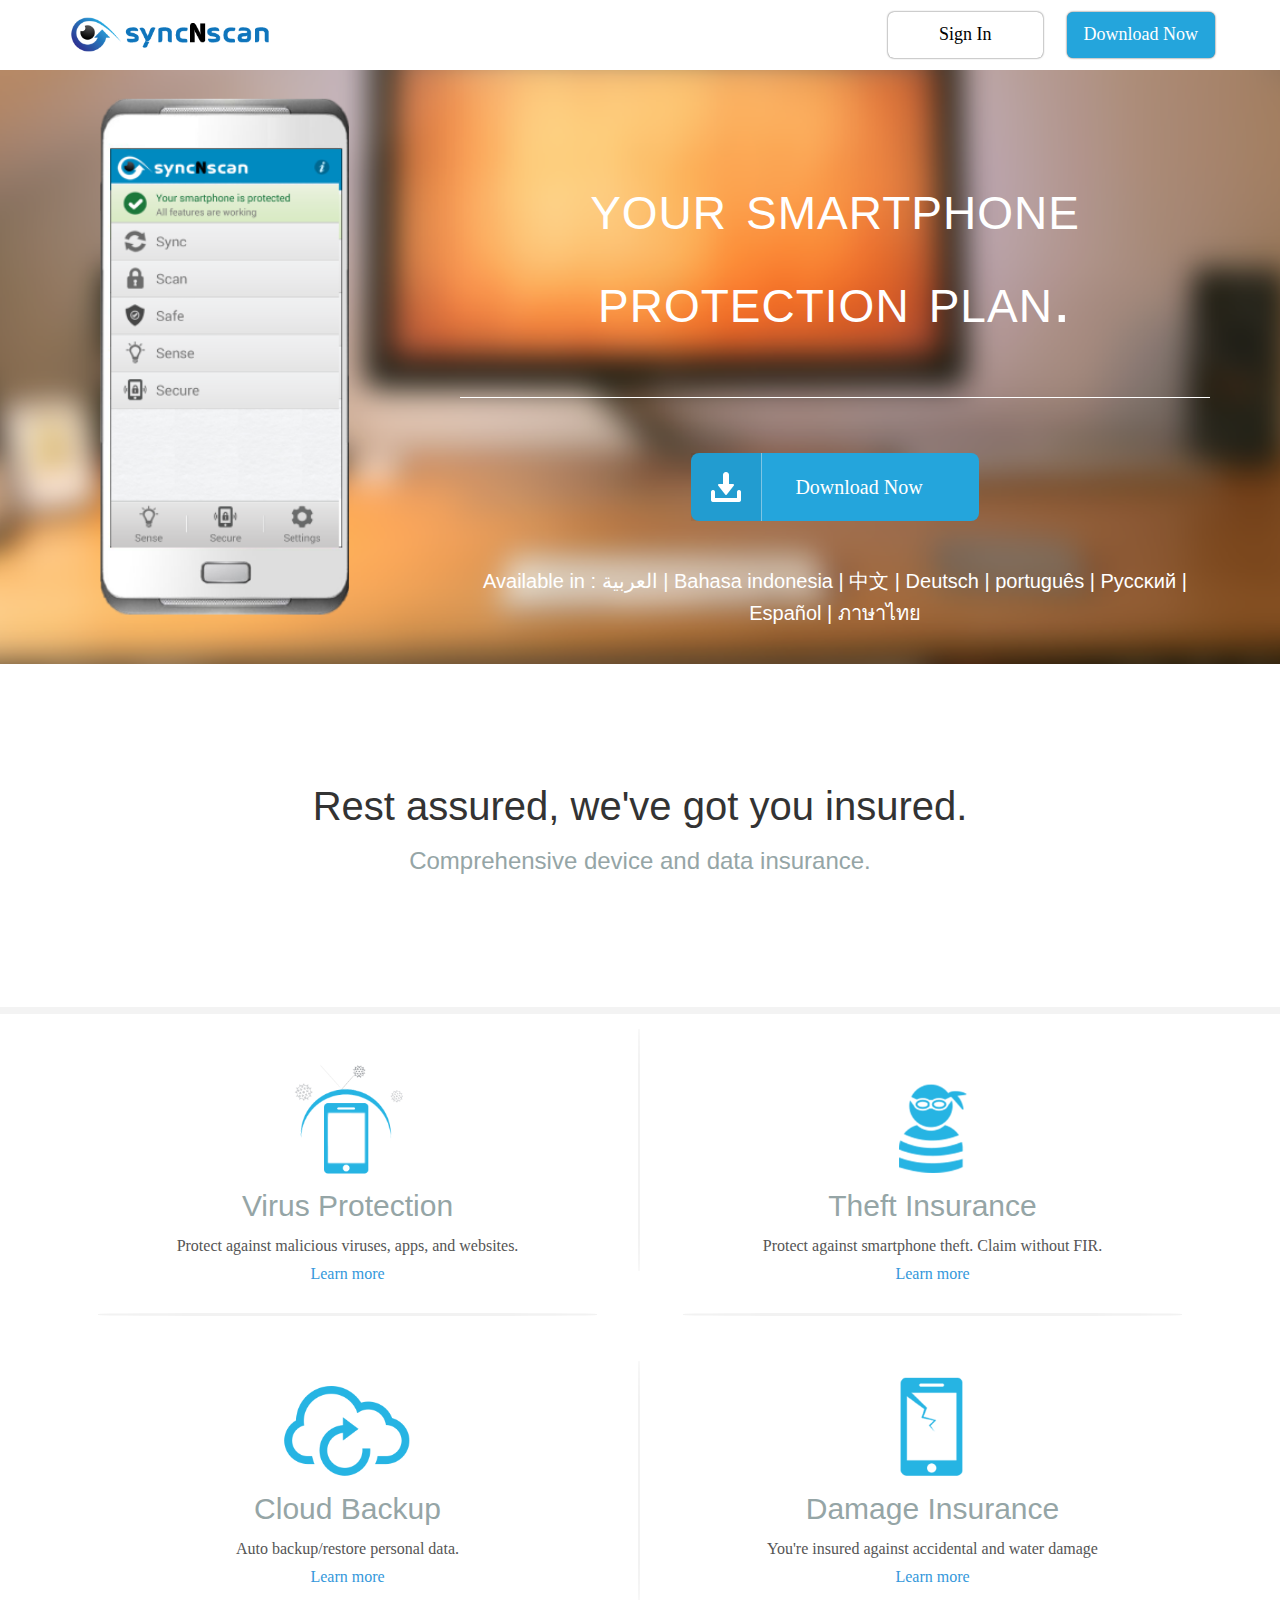
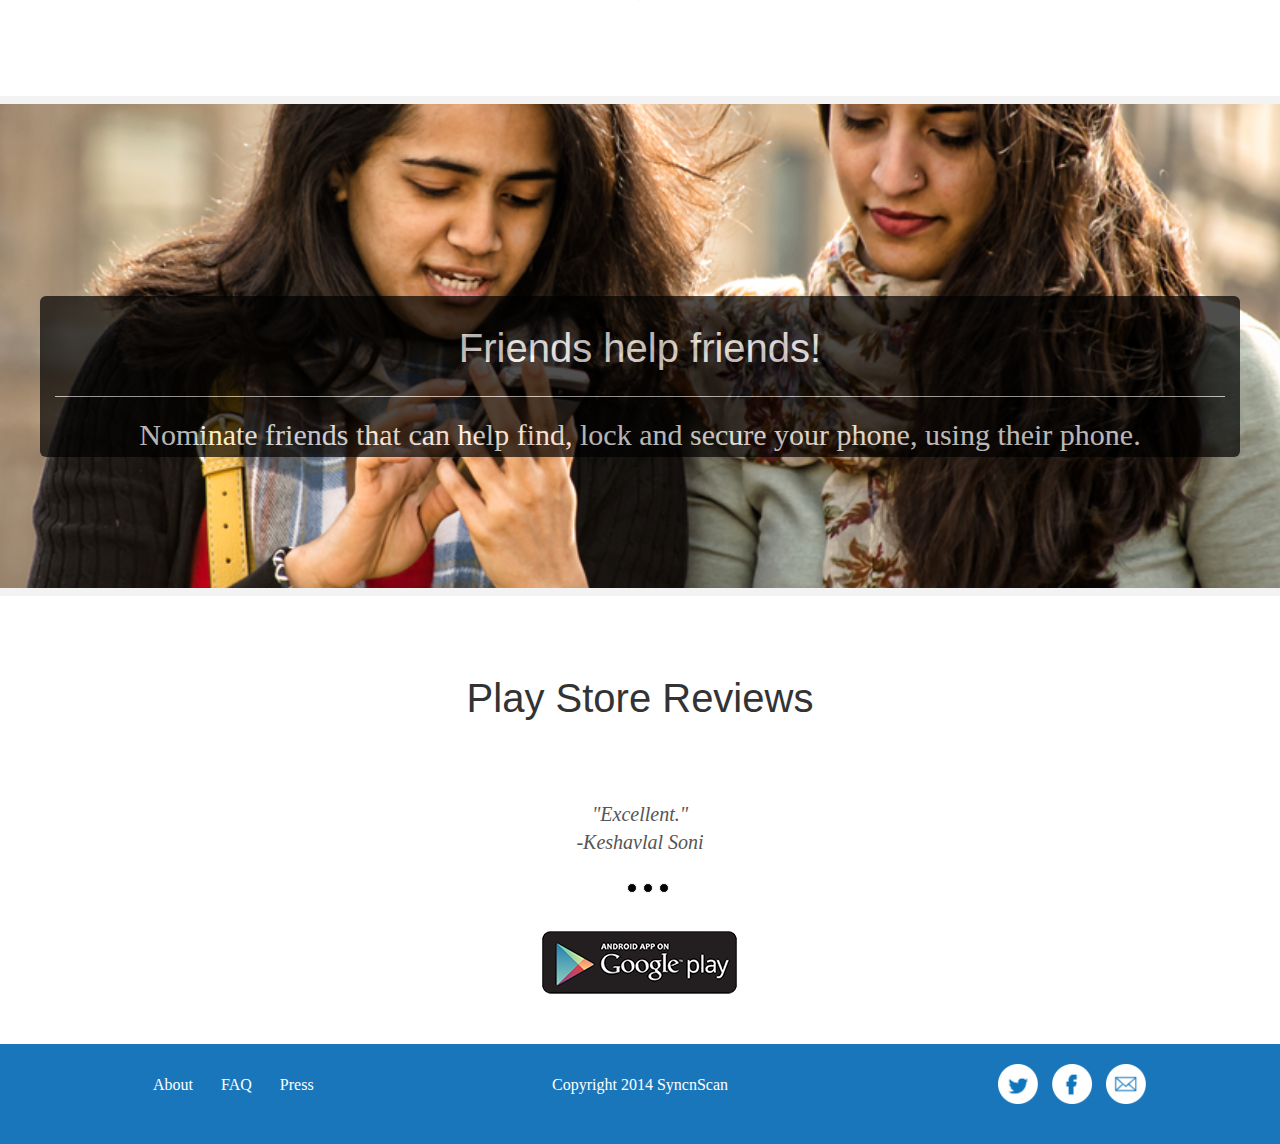
==== commit 41e02a11: "Recent" ====
--- a/index.html
+++ b/index.html
@@ -13,6 +13,7 @@
 
     <!-- Custom styles for this template -->
     <link href="css/main.css" rel="stylesheet">
+    <script src="js/modernizr.custom.35936.js"></script>
 
     <!-- Fonts from Google Fonts -->
 	<link href='http://fonts.googleapis.com/css?family=Lato:300,400,900' rel='stylesheet' type='text/css'>
@@ -57,7 +58,7 @@
              <img class="hero-smartphone slideUpRetourn" src="img/main.png" alt="">
          </div><!-- /col-sm-4 -->
          <div class="col-sm-12 col-md-8 centered ">
-               <div class="white-border-bottom main-header ">Your smartphone <br> protection plan.</div>    
+               <div class="white-border-bottom main-header ">your smartphone <br> protection plan.</div>    
              <!--  <button class="btn download call-to-action btn-lg" type="submit">Download Now</button>  -->
                 <a href="https://play.google.com/store/apps/details?id=com.syncnscan.security&feature=search_result#?t=W251bGwsMSwxLDEsImNvbS5zeW5jbnNjYW4uc2VjdXJpdHkiXQ.."><button class="hero-button btn-space">Download Now</button></a>
                <h6 class="extra-info">Available in : 
@@ -144,7 +145,7 @@
                   <!-- Friends fonts -->
                     <h1 class="mg-bt">Friends help friends!</h1>
                         <hr>
-                    <h8>Nominate friends that can help find, lock and secure your data using their phone</h8>
+                    <h8>Nominate friends that can help find, lock and secure your phone, using their phone.</h8>
                  </div>
             </div><!-- /row -->
           </div>
@@ -161,6 +162,7 @@
                 <li data-target="#carousel-example-generic" data-slide-to="0" class="active"></li>
                 <li data-target="#carousel-example-generic" data-slide-to="1"></li>
                 <li data-target="#carousel-example-generic" data-slide-to="2"></li>
+                <li data-target="#carousel-example-generic" data-slide-to="3"></li>
               </ol>
             
               <!-- Wrapper for slides -->
@@ -177,6 +179,12 @@
                      <img class="icon-photo" src="https://lh4.googleusercontent.com/-F0NggBZoPWU/AAAAAAAAAAI/AAAAAAAAAxI/B58UNg_5AhM/w48-c-h48/photo.jpg" alt="">
                     <p class="review">"Best App One of the best app available on Google Play" <br>-Sathvik Rao</p>
                 </div>
+                 <div class="item">
+                     <img class="icon-photo" src="https://lh5.googleusercontent.com/-uEWeXKs5_rA/AAAAAAAAAAI/AAAAAAAABaY/Rhs_DiwTBQ8/w48-c-h48/photo.jpg" alt="">
+                    <p class="review">"ใช้ดีมาก ชอบตรงที่หาเครื่องหายโดยให้เพื่อนช่วยได้ มีแล้วรู้สึกอุ่นใจมากขึ้นเยอะ" <br>-Than Rassadanukul</p>
+                </div>
+              </div>
+
               </div>
             </div>         
          </div><!-- /col-lg-8 -->
--- a/css/main.css
+++ b/css/main.css
@@ -79,11 +79,9 @@
 
 .red {
     background: none repeat scroll 0% 0% #000;
-padding-top: 150px;
-padding-bottom: 158px;
-opacity: 0.69;
-border-radius: 6px;
-margin-top: -82px;
+    opacity: 0.69;
+    border-radius: 6px;
+    margin-top: 102px;
 }
 
 .right {
@@ -185,7 +183,7 @@
 
 
 .play-button {
-    margin-bottom: 70px;
+    margin-bottom: 50px;
 }
 
 .feedback {
@@ -196,6 +194,7 @@
     font-style:  italic;
     padding-bottom: 50px;
     background: white;
+    margin-top: 20px;
     font-size: 20px;
 }
 
@@ -250,6 +249,10 @@
     margin-top: 30px;
     color: white;
 
+}
+
+.align-icons {
+  text-align: center;
 }
 
 .footer-icon {
@@ -353,14 +356,14 @@
 
 
 
-#carousel-example-generic .active {
-    background: white;
+#carousel-example-generic >.active {
+    background: blue;
 
 }
 
 .carousel-inner {
     margin-top: 30px;
-    margin-bottom: 30px;
+
     }
 
 .carousel-indicators li {
@@ -621,10 +624,11 @@
 #headerwrap .main-header {
 margin-bottom: 5px;
 color: white;
-font-size: 45px;
+font-size: 65px;
 font-weight: 300;
 letter-spacing: 1px;
 margin-top: 70px;
+font-variant: small-caps;
 }
 
 .rest > h1 {
@@ -726,14 +730,14 @@
 
 /* About Wrap */
 #aboutwrap {
-    background: url('../img/about.jpg') no-repeat center top; 
+    background: url('../img/office.jpg') no-repeat center top; 
     background-color: black;
     margin-top: 3px;
     padding-top: 90px;
 
     background-attachment: relative;
     background-position: center center;
-    min-height: 400px;
+    min-height: 450px;
     width: 100%;
      
     -webkit-background-size: 100%;
@@ -961,7 +965,7 @@
     }
 
     #headerwrap .main-header {
-        font-size: 30px;
+        font-size: 40px;
         margin-top: 12px;
     }
     h6.extra-info {
@@ -972,6 +976,7 @@
     .footer-position {
         margin: 0 auto;
         padding-top: 20px;
+        
     }
 
     .font-size {
@@ -986,8 +991,14 @@
     .right>li{
         font-size: 14px;
         text-align: left;
-
-    }
+    }
+    .right {
+    text-align: left;
+    margin-top: 12px;
+    padding: 0 2px;
+    margin-left: 15px;
+    }
+
     h4 {
         font-size: 20px;
     }
@@ -1011,13 +1022,19 @@
 
 @media (max-width: 763px) {
     footer {
-        height: 140px;
+        height: 170px;
     }
 
     .copyright {
         font-size: 12px;
     }
 
+   .footer-position {
+        margin: 0 auto;
+        padding-top: 20px;
+        margin-left: -40px;
+
+    }
 
 .red{
 padding-top: 396px;
@@ -1039,4 +1056,6 @@
     border-radius: 6px;
     margin-top: -82px;
     }
-}+
+  
+  }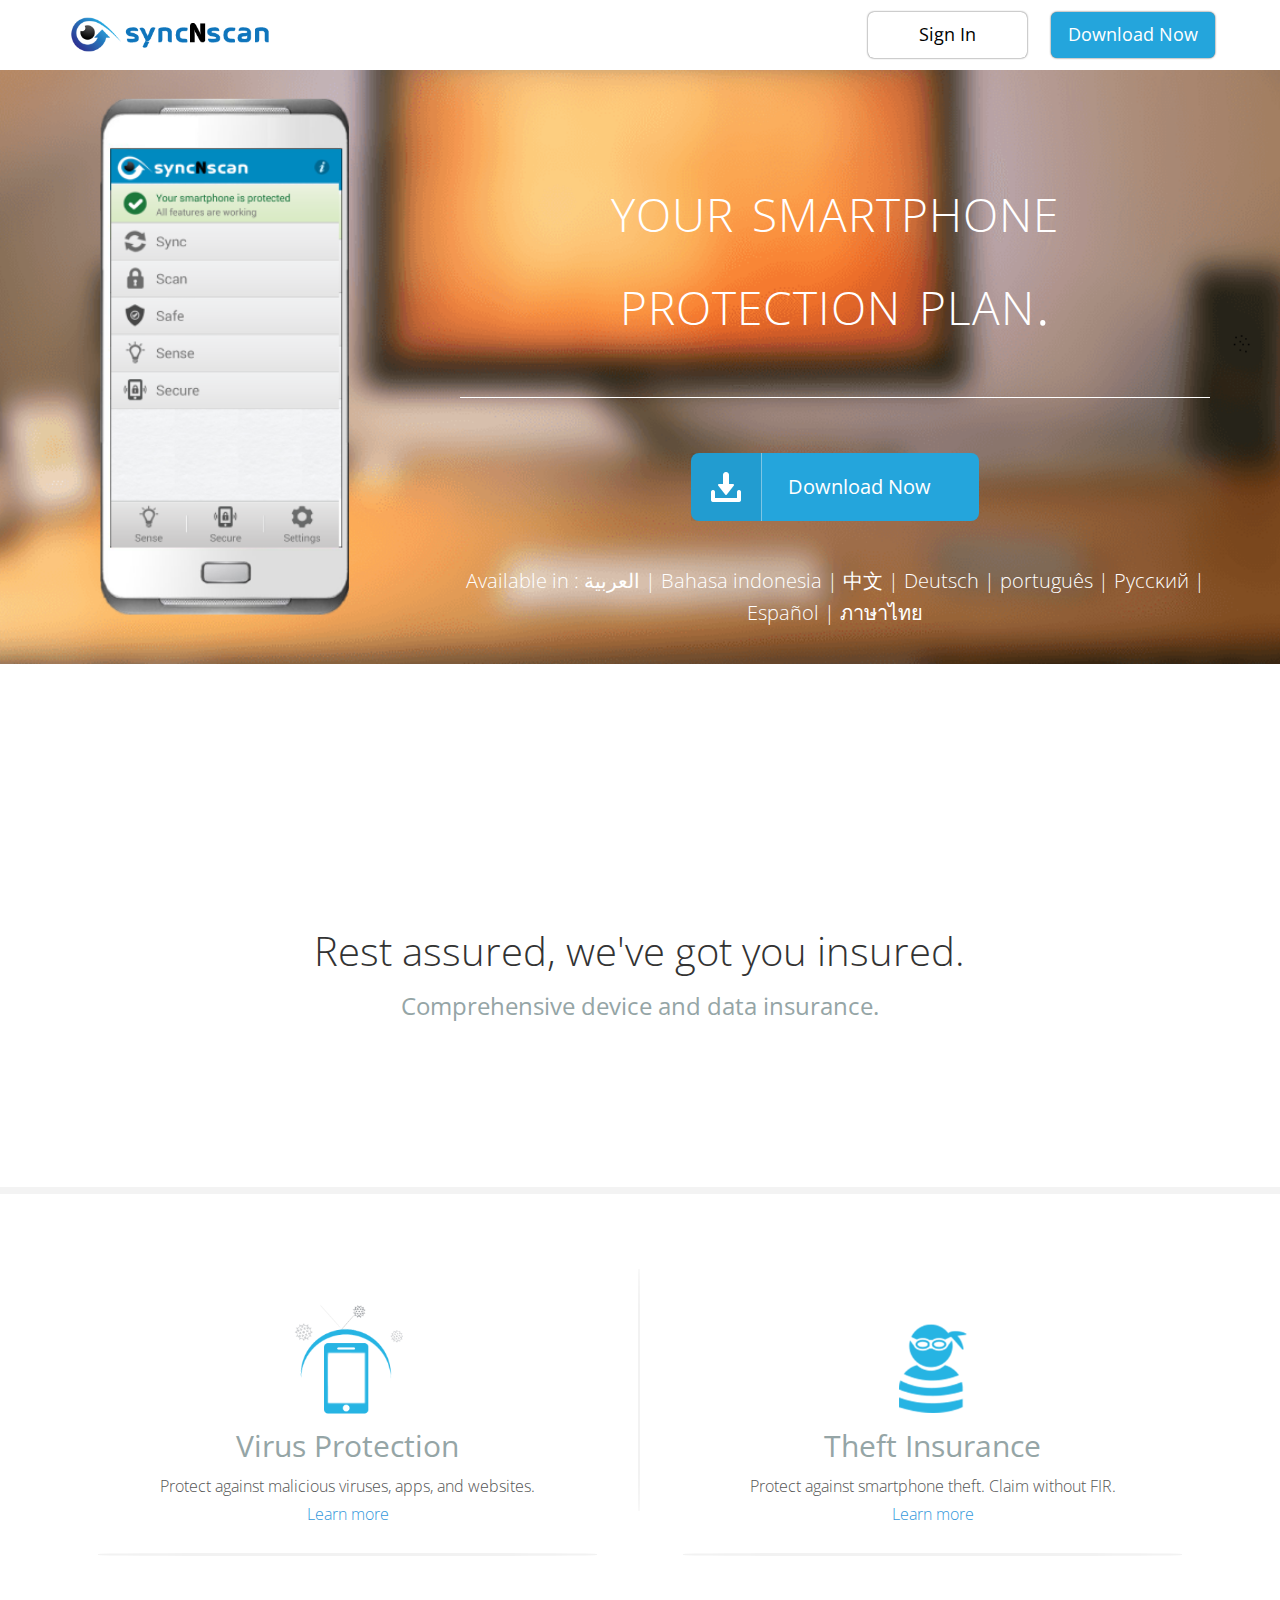
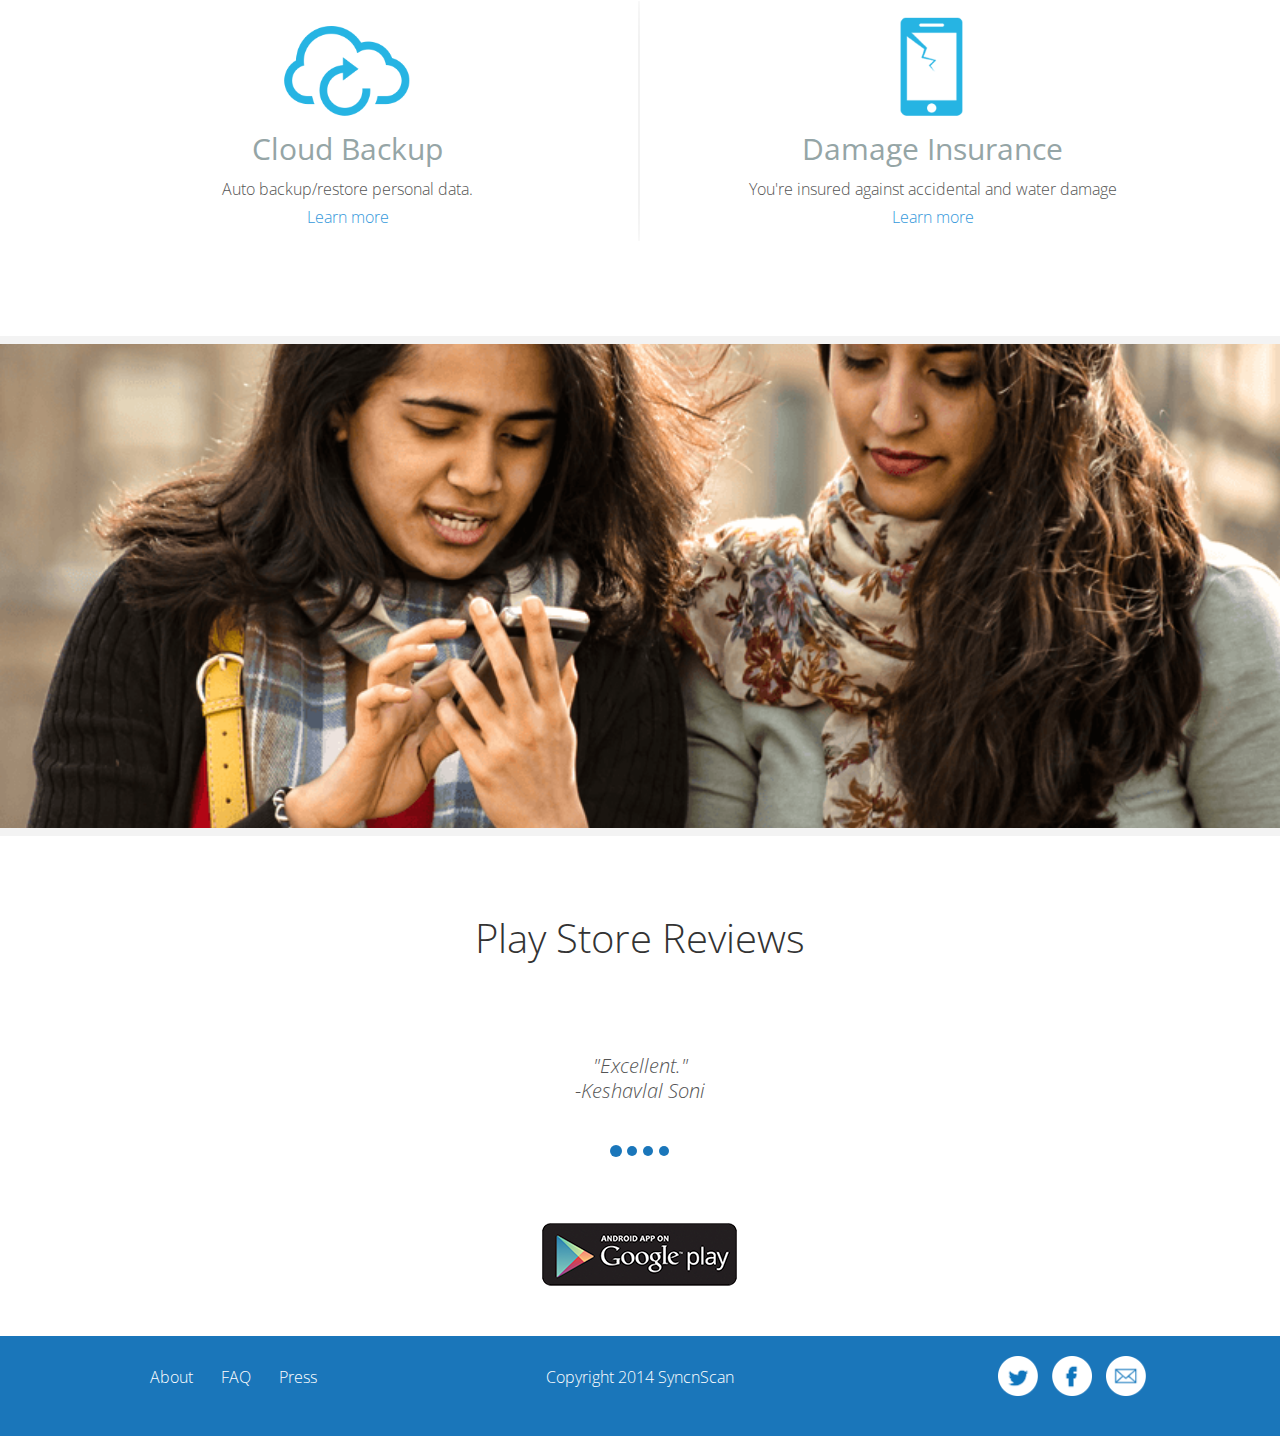
==== commit ee7f1b90: "fixed fonts new slider updated img's added skrollr" ====
--- a/index.html
+++ b/index.html
@@ -3,7 +3,7 @@
   <head>
     <meta charset="utf-8">
     <meta http-equiv="X-UA-Compatible" content="IE=edge">
-    <meta name="viewport" content="width=device-width, initial-scale=1.0">
+       <meta name="viewport" content="width=device-width, initial-scale=1.0, user-scalable=no">
     <meta name="description" content="">
     <meta name="author" content="">
     <link rel="shortcut icon" href="img/favicon.png">
@@ -17,6 +17,8 @@
 
     <!-- Fonts from Google Fonts -->
 	<link href='http://fonts.googleapis.com/css?family=Lato:300,400,900' rel='stylesheet' type='text/css'>
+      <link href='http://fonts.googleapis.com/css?family=Open+Sans' rel='stylesheet' type='text/css'>
+
     
     <!-- HTML5 shim and Respond.js IE8 support of HTML5 elements and media queries -->
     <!--[if lt IE 9]>
@@ -71,11 +73,25 @@
 
    </div><!-- /container -->
 </div><!-- /headerwrap -->
-	
-
-	
+		
 	<section class="rest">
-		<div class="row mt md centered">
+          <div class="lock-circle"
+              data-0="opacity: 0;"
+              data-150="opacity: 0;"
+              data-200="opacity: 1; width: 100px; height: 100px;" 
+              data-400="width: 170px; height: 170px;" 
+          >
+          <div class="lockk"
+              data-0="opacity: 0;"
+              data-150="opacity: 0.01; width: 40px; height: 65px;"
+              data-400="opacity: 1; width: 80px; height: 130px" 
+
+
+                  ></div>
+             <!--  <img src="img/lock.png" class="lock" alt="">  -->
+          </div>
+
+		<div class="row md centered">
                 <div class="col-md-1"></div>
 			<div class="col-md-10 ">
 				<h1 class="h1-font">Rest assured, we've got you insured.</h1>
@@ -86,7 +102,7 @@
       </section>
 
 
-<div class="container">
+<div class="container mt">
     <div class="row  centered">
 	   <div class="col-md-6">
 	  	 <img class="four-icon" src="img/virus-block.png" alt="">
@@ -141,11 +157,15 @@
           <div class="col-md-6 ">
           </div>
               <div class="row bt centered">
-                 <div class="col-md-12 red ">
+                 <div class="col-md-12 red
+              data-200="opacity: 0;"
+              data-1300="opacity: 0;" 
+              data-1800="opacity: .71;"
+                 ">
                   <!-- Friends fonts -->
                     <h1 class="mg-bt">Friends help friends!</h1>
                         <hr>
-                    <h8>Nominate friends that can help find, lock and secure your phone, using their phone.</h8>
+                    <h8>Choose close friends that can help you find, lock, and secure your phone, using their phone.</h8>
                  </div>
             </div><!-- /row -->
           </div>
@@ -153,44 +173,59 @@
 </div><!-- /row -->
 
 		<!--The CAROUSEL goes here -->
-    <h1>Play Store Reviews</h1>
-      <div class="row feedback centered">
-         <div class="col-lg-6 col-lg-offset-3">
-            <div id="carousel-example-generic" class="carousel slide" data-ride="carousel">
-              <!-- Indicators -->
-              <ol class="carousel-indicators">
-                <li data-target="#carousel-example-generic" data-slide-to="0" class="active"></li>
-                <li data-target="#carousel-example-generic" data-slide-to="1"></li>
-                <li data-target="#carousel-example-generic" data-slide-to="2"></li>
-                <li data-target="#carousel-example-generic" data-slide-to="3"></li>
-              </ol>
-            
-              <!-- Wrapper for slides -->
-           <div class="carousel-inner">
-               <div class="item active">
-                 <img class="icon-photo" src="https://lh6.googleusercontent.com/-fzIvYEGOPuI/AAAAAAAAAAI/AAAAAAAAAzE/Dt0Ke3WN01U/w48-c-h48/photo.jpg" alt="">
-                    <p class="review">"Excellent." <br>-Keshavlal Soni</p>
-                </div>
-                <div class="item">
-                    <img class="icon-photo" src="https://lh4.googleusercontent.com/-NX8IdglvI8o/AAAAAAAAAAI/AAAAAAAAALk/HbK5_PXNEns/w48-c-h48/photo.jpg" alt="">
+<h1>Play Store Reviews</h1>
+<div id="carousel">           
+  <div class="container">
+    <div class="row">
+      <div class="col-md-8 col-md-offset-2">
+                <div class="quote"><i class="fa fa-quote-left fa-4x"></i></div>
+        <div class="carousel slide" id="fade-quote-carousel" data-ride="carousel" data-interval="3000">
+          <!-- Carousel indicators -->
+                  <ol class="carousel-indicators">
+            <li data-target="#fade-quote-carousel" data-slide-to="0" class="active"></li>
+            <li data-target="#fade-quote-carousel" data-slide-to="1"></li>
+            <li data-target="#fade-quote-carousel" data-slide-to="2"></li>
+            <li data-target="#fade-quote-carousel" data-slide-to="3"></li>
+          </ol>
+          <!-- Carousel items -->
+          <div class="carousel-inner">
+             <div class="active item">
+                  <img class="icon-photo" src="https://lh6.googleusercontent.com/-fzIvYEGOPuI/AAAAAAAAAAI/AAAAAAAAAzE/Dt0Ke3WN01U/w48-c-h48/photo.jpg" alt="">
+              <blockquote>
+                  <p class="review">"Excellent." <br>-Keshavlal Soni</p>
+              </blockquote>
+            </div>
+            <div class="item">
+               <img class="icon-photo" src="https://lh5.googleusercontent.com/-uEWeXKs5_rA/AAAAAAAAAAI/AAAAAAAABaY/Rhs_DiwTBQ8/w48-c-h48/photo.jpg" alt="">
+              <blockquote>
+                 <p class="review">"ใช้ดีมาก ชอบตรงที่หาเครื่องหายโดยให้เพื่อนช่วยได้ มีแล้วรู้สึกอุ่นใจมากขึ้นเยอะ" <br>-Than Rassadanukul</p>
+              </blockquote>
+            </div>
+            <div class="item">
+              <blockquote>
+               <img class="icon-photo" src="https://lh4.googleusercontent.com/-NX8IdglvI8o/AAAAAAAAAAI/AAAAAAAAALk/HbK5_PXNEns/w48-c-h48/photo.jpg" alt="">
                     <p class="review">"Nice Love it 5star." <br>-Artis Robinson</p>      
-                </div>
-                <div class="item">
-                     <img class="icon-photo" src="https://lh4.googleusercontent.com/-F0NggBZoPWU/AAAAAAAAAAI/AAAAAAAAAxI/B58UNg_5AhM/w48-c-h48/photo.jpg" alt="">
-                    <p class="review">"Best App One of the best app available on Google Play" <br>-Sathvik Rao</p>
-                </div>
-                 <div class="item">
-                     <img class="icon-photo" src="https://lh5.googleusercontent.com/-uEWeXKs5_rA/AAAAAAAAAAI/AAAAAAAABaY/Rhs_DiwTBQ8/w48-c-h48/photo.jpg" alt="">
-                    <p class="review">"ใช้ดีมาก ชอบตรงที่หาเครื่องหายโดยให้เพื่อนช่วยได้ มีแล้วรู้สึกอุ่นใจมากขึ้นเยอะ" <br>-Than Rassadanukul</p>
-                </div>
-              </div>
-
-              </div>
-            </div>         
-         </div><!-- /col-lg-8 -->
-      </div><!-- /row -->
-
-
+              </blockquote>
+            </div>
+            <div class="item">
+              <blockquote>
+              <img class="icon-photo" src="https://lh4.googleusercontent.com/-F0NggBZoPWU/AAAAAAAAAAI/AAAAAAAAAxI/B58UNg_5AhM/w48-c-h48/photo.jpg" alt="">
+              <p class="review">"Best App One of the best app available on Google Play" <br>-Sathvik Rao</p>
+              </blockquote>
+            </div>
+
+
+
+
+ 
+                    
+
+          </div>
+        </div>
+      </div>              
+    </div>
+  </div>
+</div>
 
 
 
@@ -273,5 +308,13 @@
     <!-- Placed at the end of the document so the pages load faster -->
     <script src="https://code.jquery.com/jquery-1.10.2.min.js"></script>
     <script src="js/bootstrap.min.js"></script>
+
+
+    <!-- Skrollr  -->
+     <script type="text/javascript" src="js/skrollr.min.js"></script>
+        <script type="text/javascript">
+            var s = skrollr.init();
+        </script>
+
   </body>
 </html>
--- a/css/main.css
+++ b/css/main.css
@@ -9,7 +9,7 @@
 
 body {
   background-color: #fff;
-    font-family: "Open Sans";
+    font-family: 'Open Sans', sans-serif;
     font-weight: 300;
     font-size: 16px;
     color: #555;
@@ -82,6 +82,7 @@
     opacity: 0.69;
     border-radius: 6px;
     margin-top: 102px;
+    padding-bottom: 30px;
 }
 
 .right {
@@ -136,6 +137,8 @@
     margin-bottom: 50px;
     margin-top: 50px;
 }
+
+
 .about-seperator {
     height: 1px;
     width: 30%;
@@ -346,31 +349,69 @@
 }
 
 
-.carousel-indicators {
-    color: yellow;
-}
-
-.carousel-indicators>#carousel-example-generic {
-    color: blue;
-}
-
-
-
-#carousel-example-generic >.active {
-    background: blue;
-
-}
-
-.carousel-inner {
-    margin-top: 30px;
-
-    }
-
-.carousel-indicators li {
-    background: #000;
-    color: pink;
-
-}
+
+
+
+/*-------------------------------*/
+/*      Code snippet by          */
+/*      @maridlcrmn              */
+/*-------------------------------*/
+
+
+section {
+    padding-top: 100px;
+    padding-bottom: 100px;
+}
+
+.quote {
+    color: rgba(0,0,0,.1);
+    text-align: center;
+    margin-bottom: 30px;
+}
+
+
+
+/*-------------------------------
+       Carousel Fade Transition   
+        2nd Carousel
+-------------------------------*/
+
+#fade-quote-carousel.carousel .carousel-inner .item {
+  opacity: 0;
+  -webkit-transition-property: opacity;
+      -ms-transition-property: opacity;
+          transition-property: opacity;
+}
+#fade-quote-carousel.carousel .carousel-inner .active {
+  opacity: 1;
+  -webkit-transition-property: opacity;
+      -ms-transition-property: opacity;
+          transition-property: opacity;
+}
+#fade-quote-carousel.carousel .carousel-indicators {
+  bottom: 10px;
+}
+#fade-quote-carousel.carousel .carousel-indicators > li {
+  background-color: #1A76BA;
+  border: none;
+}
+#fade-quote-carousel blockquote {
+    text-align: center;
+    border: none;
+}
+#fade-quote-carousel .profile-circle {
+    width: 100px;
+    height: 100px;
+    margin: 0 auto;
+    border-radius: 100px;
+}
+
+.carousel {
+  margin-bottom: 40px;
+}
+
+
+
 
 .extra-info {
     color: white;
@@ -572,6 +613,7 @@
     margin: 0 auto;
     z-index: 300;
     background: white;
+    padding-top: 15px;
 }
 
 
@@ -638,11 +680,39 @@
 
 .rest {
     width: 100%;
-    height: 350px;
-    padding-top: 40px;
+    height: 500px;
+    margin-top: 30px;
     z-index: 200;
     border-bottom: 7px solid #f3f3f3;
 } 
+
+.lock  {
+    width: 50px;
+    height: 50px;
+    background: red;
+    margin: 0 auto;
+}
+
+.lockk  {
+    width: 80px;
+    height: 130px;
+    margin: 0 auto;
+    background: url('../img/lock.png') ;
+    background-size: 100% auto;
+    background-repeat: no-repeat;
+    opacity: 0;
+    position: relative;
+}
+
+.lock-circle {
+    background: #24A5DC;
+    width: 200px;
+    height: 200px;
+    border-radius: 60%;
+    z-index:-10;
+    margin: 0 auto;
+    padding-top: 20px;
+}
 
 .phone-info {
     background: red;
@@ -730,7 +800,7 @@
 
 /* About Wrap */
 #aboutwrap {
-    background: url('../img/office.jpg') no-repeat center top; 
+    background: url('../img/office.png') no-repeat center top; 
     background-color: black;
     margin-top: 3px;
     padding-top: 90px;
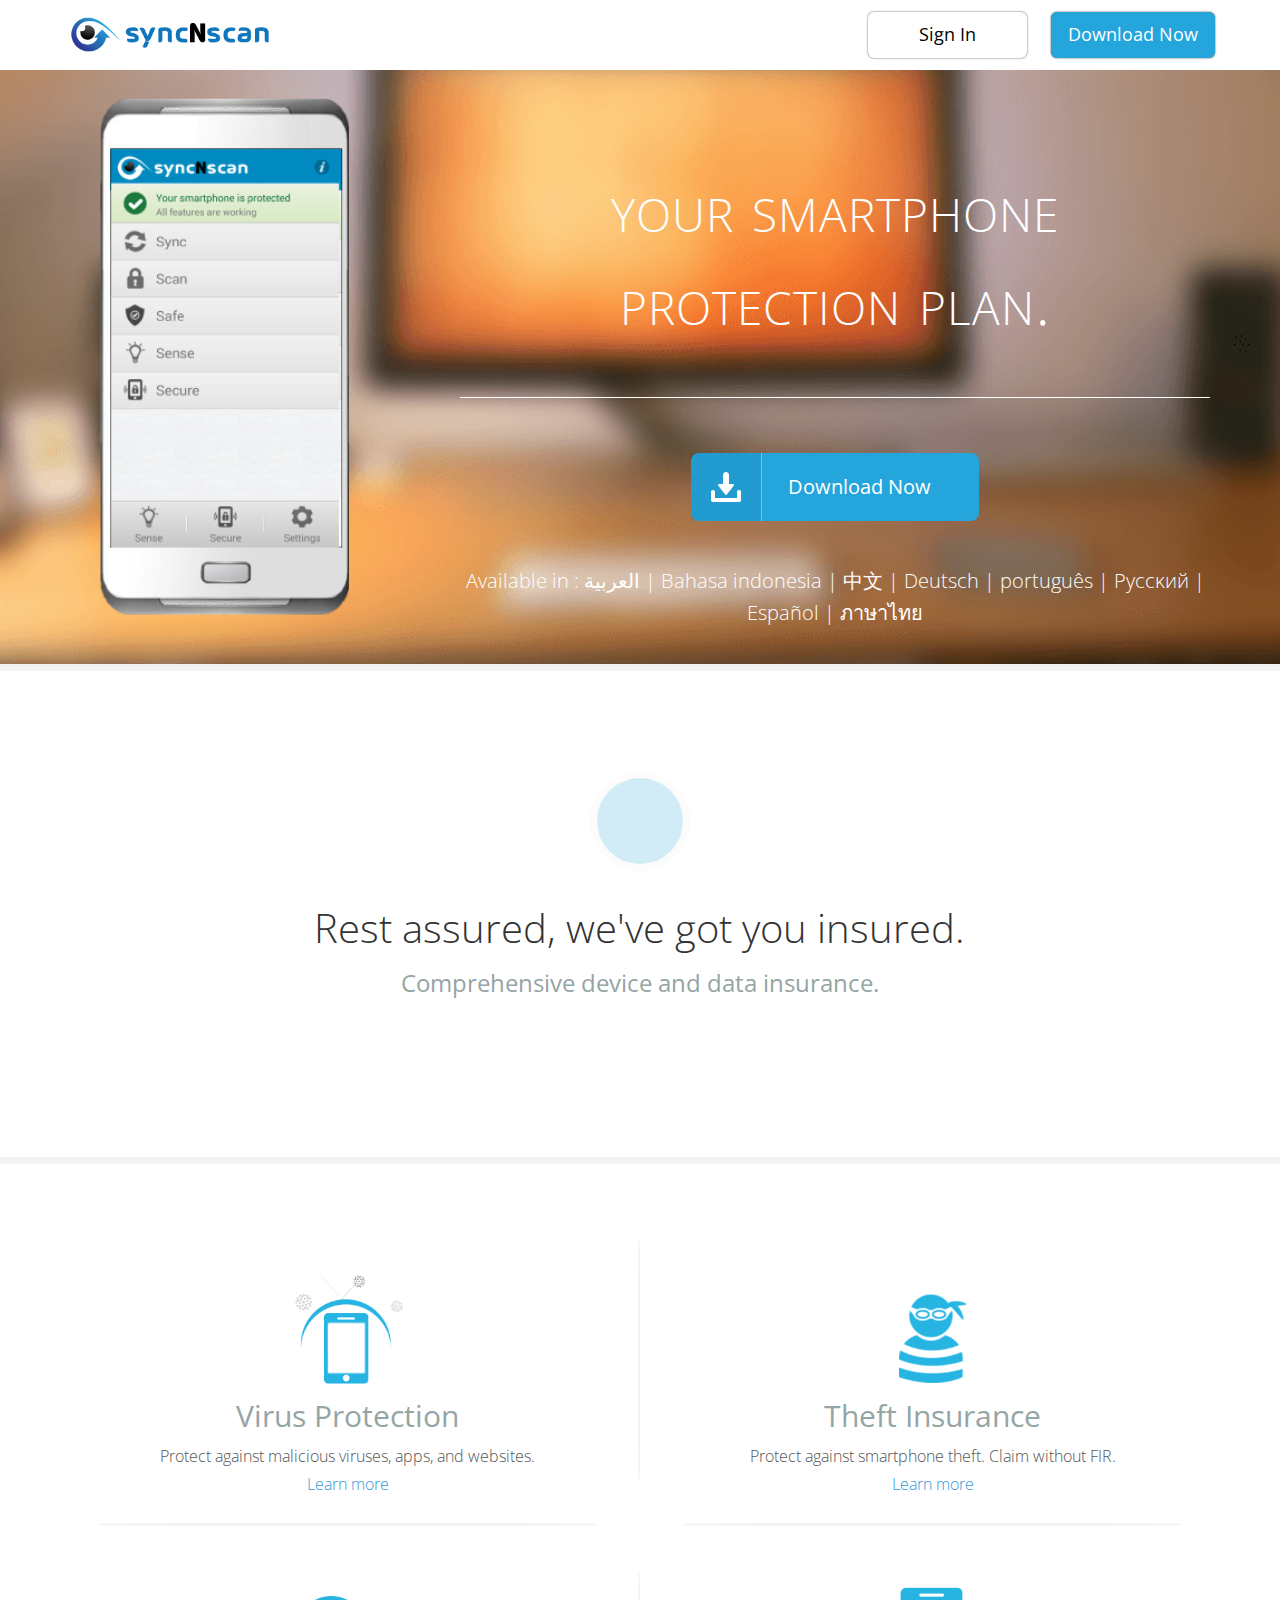
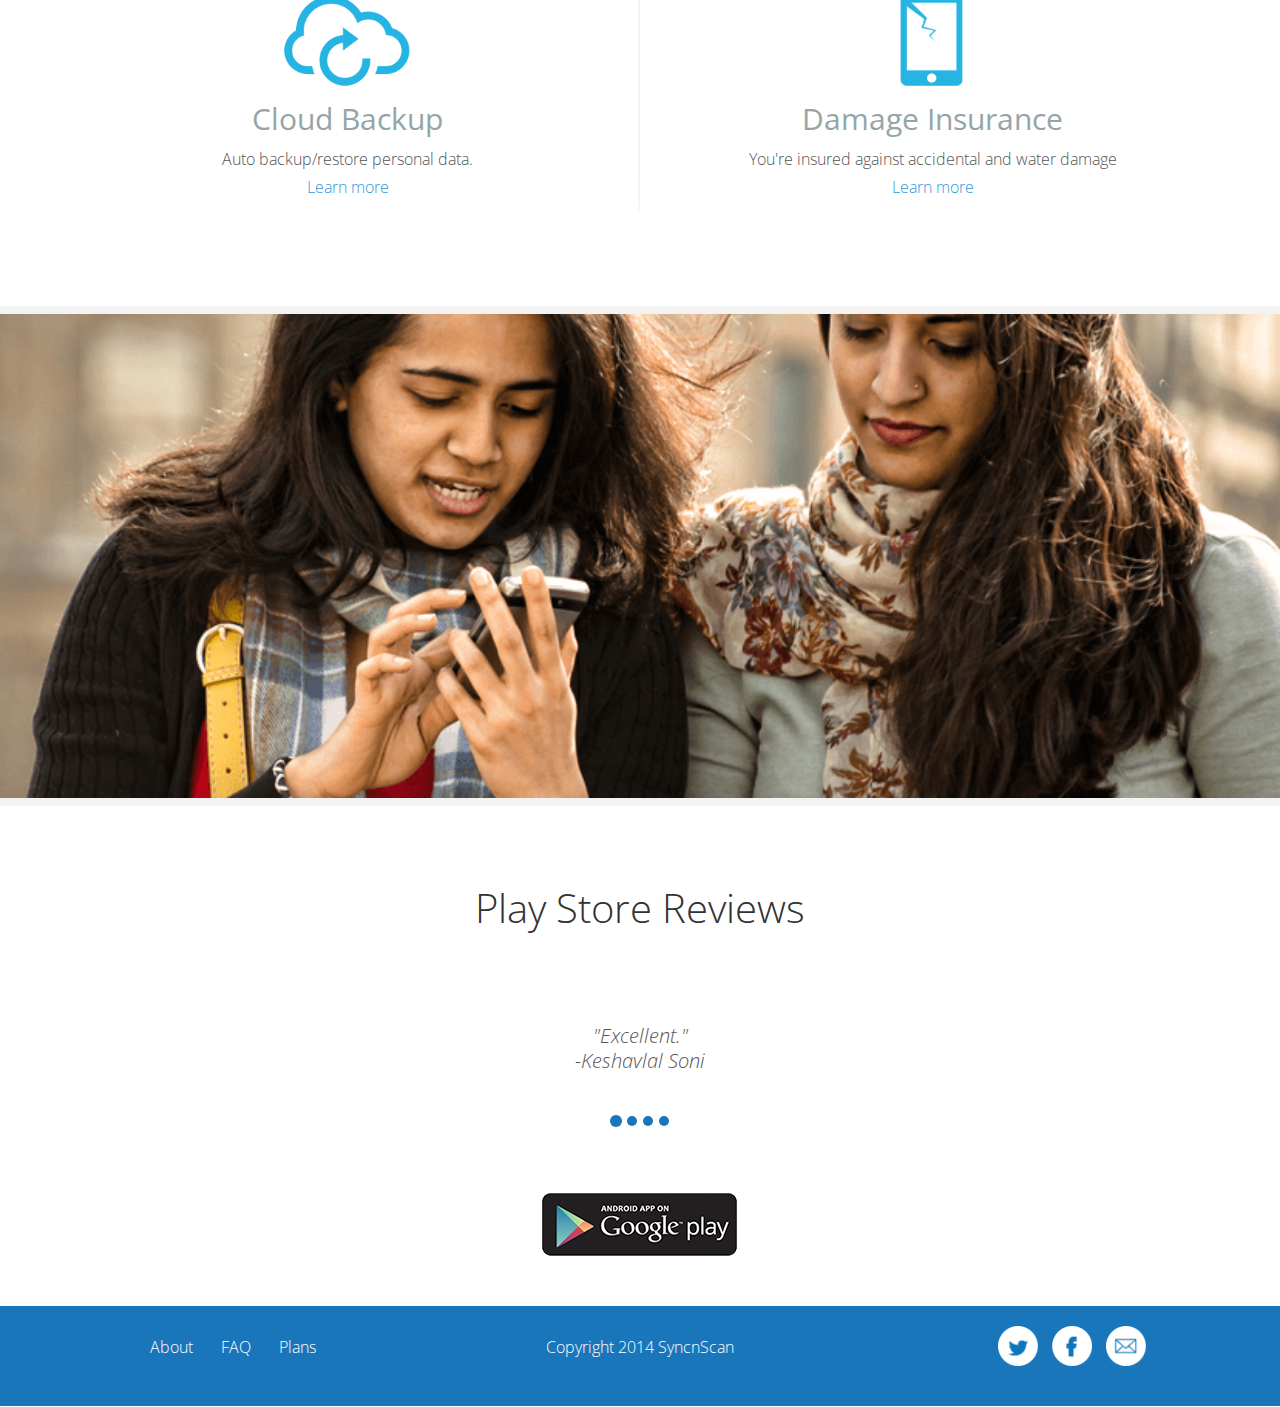
==== commit de960379: "Added Plans page" ====
--- a/index.html
+++ b/index.html
@@ -1,47 +1,44 @@
 <!DOCTYPE html>
 <html lang="en">
-  <head>
-    <meta charset="utf-8">
-    <meta http-equiv="X-UA-Compatible" content="IE=edge">
-       <meta name="viewport" content="width=device-width, initial-scale=1.0, user-scalable=no">
-    <meta name="description" content="">
-    <meta name="author" content="">
-    <link rel="shortcut icon" href="img/favicon.png">
-    <title>SyncNScan - Your smartphone protection plan</title>
-    <!-- Bootstrap core CSS -->
-    <link href="css/bootstrap.css" rel="stylesheet">
-
-    <!-- Custom styles for this template -->
-    <link href="css/main.css" rel="stylesheet">
-    <script src="js/modernizr.custom.35936.js"></script>
-
-    <!-- Fonts from Google Fonts -->
-	<link href='http://fonts.googleapis.com/css?family=Lato:300,400,900' rel='stylesheet' type='text/css'>
+    <head>
+      <meta charset="utf-8">
+      <meta http-equiv="X-UA-Compatible" content="IE=edge">
+      <meta name="viewport" content="width=device-width, initial-scale=1.0, user-scalable=no">
+      <meta name="description" content="">
+      <meta name="author" content="">
+      <link rel="shortcut icon" href="img/favicon.png">
+      <title>SyncNScan - Your smartphone protection plan</title>
+      <!-- Bootstrap core CSS -->
+      <link href="css/bootstrap.css" rel="stylesheet">
+
+      <!-- Custom styles for this template -->
+      <link href="css/main.css" rel="stylesheet">
+      <script src="js/modernizr.custom.35936.js"></script>
+
+      <!-- Fonts from Google Fonts -->
+      <link href='http://fonts.googleapis.com/css?family=Lato:300,400,900' rel='stylesheet' type='text/css'>
       <link href='http://fonts.googleapis.com/css?family=Open+Sans' rel='stylesheet' type='text/css'>
-
-    
-    <!-- HTML5 shim and Respond.js IE8 support of HTML5 elements and media queries -->
-    <!--[if lt IE 9]>
-      <script src="https://oss.maxcdn.com/libs/html5shiv/3.7.0/html5shiv.js"></script>
-      <script src="https://oss.maxcdn.com/libs/respond.js/1.3.0/respond.min.js"></script>
-    <![endif]-->
-  </head>
-
+      <!-- HTML5 shim and Respond.js IE8 support of HTML5 elements and media queries -->
+      <!--[if lt IE 9]>
+        <script src="https://oss.maxcdn.com/libs/html5shiv/3.7.0/html5shiv.js"></script>
+        <script src="https://oss.maxcdn.com/libs/respond.js/1.3.0/respond.min.js"></script>
+      <![endif]-->
+    </head>
   <body>
 
-    <!-- Fixed navbar -->
+<!-- Fixed navbar -->
     <div class="navbar navbar-default navbar-fixed-top">
-      <div class="container">
-        <div class="navbar-header">
-          <button type="button" class="navbar-toggle" data-toggle="collapse" data-target=".navbar-collapse">
-            <span class="icon-bar"></span>
-            <span class="icon-bar"></span>
-            <span class="icon-bar"></span>
-          </button>
-          <a class="navbar-brand" href="#"> 
-            <img class="brand" src="img/sns_logo.png" alt="">
-          </a>
-        </div>
+        <div class="container">
+          <div class="navbar-header">
+              <button type="button" class="navbar-toggle" data-toggle="collapse" data-target=".navbar-collapse">
+                  <span class="icon-bar"></span>
+                  <span class="icon-bar"></span>
+                  <span class="icon-bar"></span>
+              </button>
+            <a class="navbar-brand" href="#"> 
+              <img class="brand" src="img/sns_logo.png" alt="">
+            </a>
+          </div>
         <div class="navbar-collapse collapse">
           <ul class="nav navbar-nav navbar-right">
                <button class="btn top-btn sign-in  btn-lg" type="submit">Sign In</button>
@@ -76,14 +73,14 @@
 		
 	<section class="rest">
           <div class="lock-circle"
-              data-0="opacity: 0;"
-              data-150="opacity: 0;"
-              data-200="opacity: 1; width: 100px; height: 100px;" 
+              data-0="opacity: .20;"
+              data-100="opacity: 0;"
+              data-300="opacity: 1; width: 100px; height: 100px;" 
               data-400="width: 170px; height: 170px;" 
           >
           <div class="lockk"
               data-0="opacity: 0;"
-              data-150="opacity: 0.01; width: 40px; height: 65px;"
+              data-300="opacity: 0.01; width: 40px; height: 65px;"
               data-400="opacity: 1; width: 80px; height: 130px" 
 
 
@@ -278,7 +275,7 @@
       <ul class="footer footer-position">
         <li><a href="about.html">About</a></li>
         <li><a href="faq.html">FAQ</a></li>
-        <li><a href="press.html">Press</a></li>
+        <li><a href="plans.html">Plans</a></li>
       </ul>
   </div>
   
@@ -310,11 +307,17 @@
     <script src="js/bootstrap.min.js"></script>
 
 
-    <!-- Skrollr  -->
-     <script type="text/javascript" src="js/skrollr.min.js"></script>
-        <script type="text/javascript">
-            var s = skrollr.init();
-        </script>
+
+<!-- Disabling Skrollr if screensize is less than 500px -->
+      <script>
+      if (screen && screen.width > 500) {
+        document.write('<script type="text/javascript" src="js/skrollr.min.js"><\/script>');
+      }
+      </script>
+
+       <script type="text/javascript">
+                   var s = skrollr.init();
+      </script> 
 
   </body>
 </html>
--- a/css/main.css
+++ b/css/main.css
@@ -14,7 +14,6 @@
     font-size: 16px;
     color: #555;
     overflow-x: hidden;
-
     -webkit-font-smoothing: antialiased;
     -webkit-overflow-scrolling: touch;
 }
@@ -339,7 +338,7 @@
 .icon-photo {
     margin: 0 auto;
     border-radius: 50%;
-    width: 80px;
+    width: 100px;
 
 }
 
@@ -347,6 +346,8 @@
     color: white;
     font-size: 30px;
 }
+
+
 
 
 
@@ -673,6 +674,31 @@
 font-variant: small-caps;
 }
 
+
+/* PlanWrap */
+#planwrap {
+  background: url("../img/plan.png") no-repeat center top; 
+  background-color: black;
+  margin-top: 1px;
+  padding-top: 390px;
+  background-attachment: relative;
+  background-position: center center;
+  min-height: 150px;
+  width: 100%;
+  
+    -webkit-background-size: 100%;
+    -moz-background-size: 100%;
+    -o-background-size: 100%;
+    background-size: 100%;
+
+    -webkit-background-size: cover;
+    -moz-background-size: cover;
+    -o-background-size: cover;
+    background-size: cover;
+}
+
+
+
 .rest > h1 {
     margin-bottom: 35px;
     font-size: 40px;
@@ -681,9 +707,10 @@
 .rest {
     width: 100%;
     height: 500px;
-    margin-top: 30px;
+
     z-index: 200;
     border-bottom: 7px solid #f3f3f3;
+    border-top: 7px solid #f3f3f3;
 } 
 
 .lock  {
@@ -711,7 +738,9 @@
     border-radius: 60%;
     z-index:-10;
     margin: 0 auto;
-    padding-top: 20px;
+    padding-top: 15px;
+    border: 7px solid #f3f3f3;
+    opacity: 0;
 }
 
 .phone-info {
@@ -752,11 +781,8 @@
     right: 0;
     left: 0;
     margin: -42px 20px 0px auto;
-
     z-index: -20;
-
-}
-
+}
 
 #secure {
      width: 340px;
@@ -975,6 +1001,24 @@
     height: 20px;
 }
 
+.fit-models {
+  width: 100%;
+  height: auto;
+}
+
+.plan-space {
+  margin: 20px 0;
+  color: black;
+  font-size: 40px;
+}
+
+.plan-ahead {
+  color: white;
+  padding: 40px 0;
+}
+
+
+
 
 /*  1st break from media queries */
 @media (max-width: 995px) {
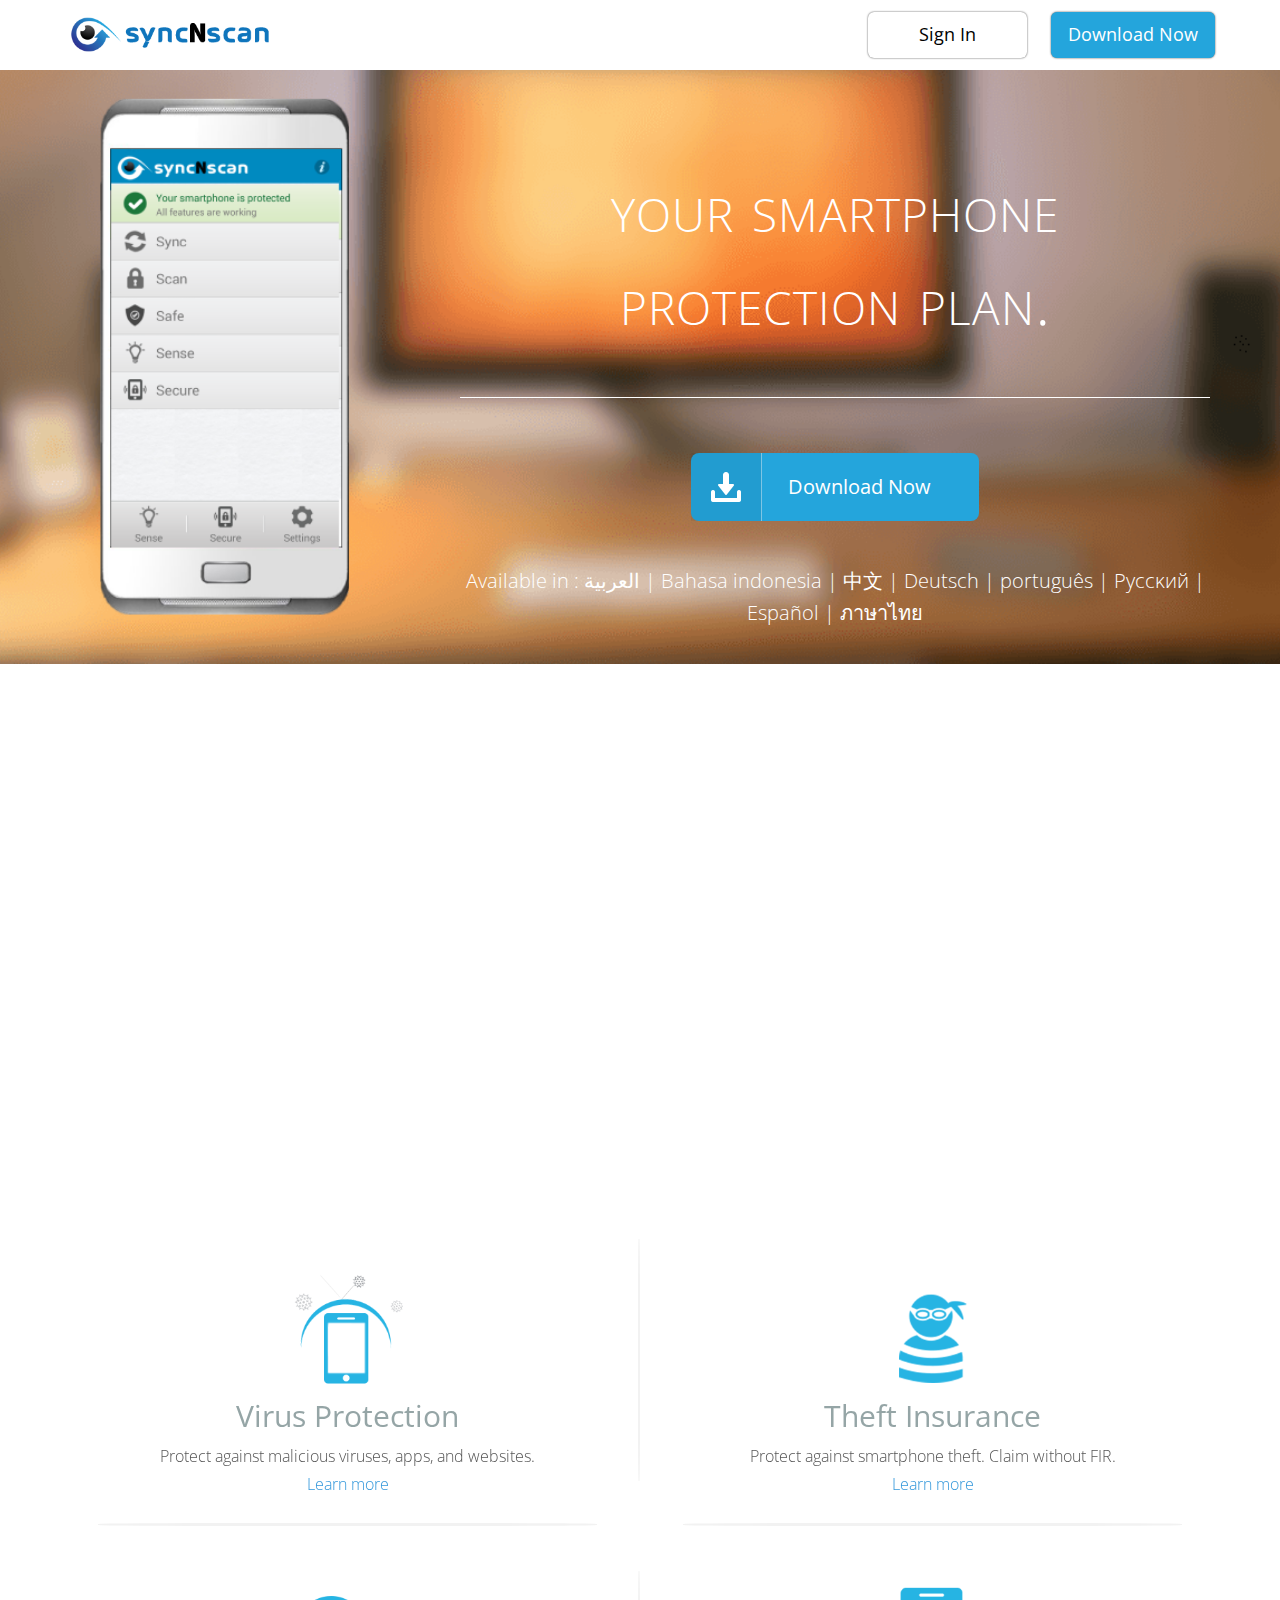
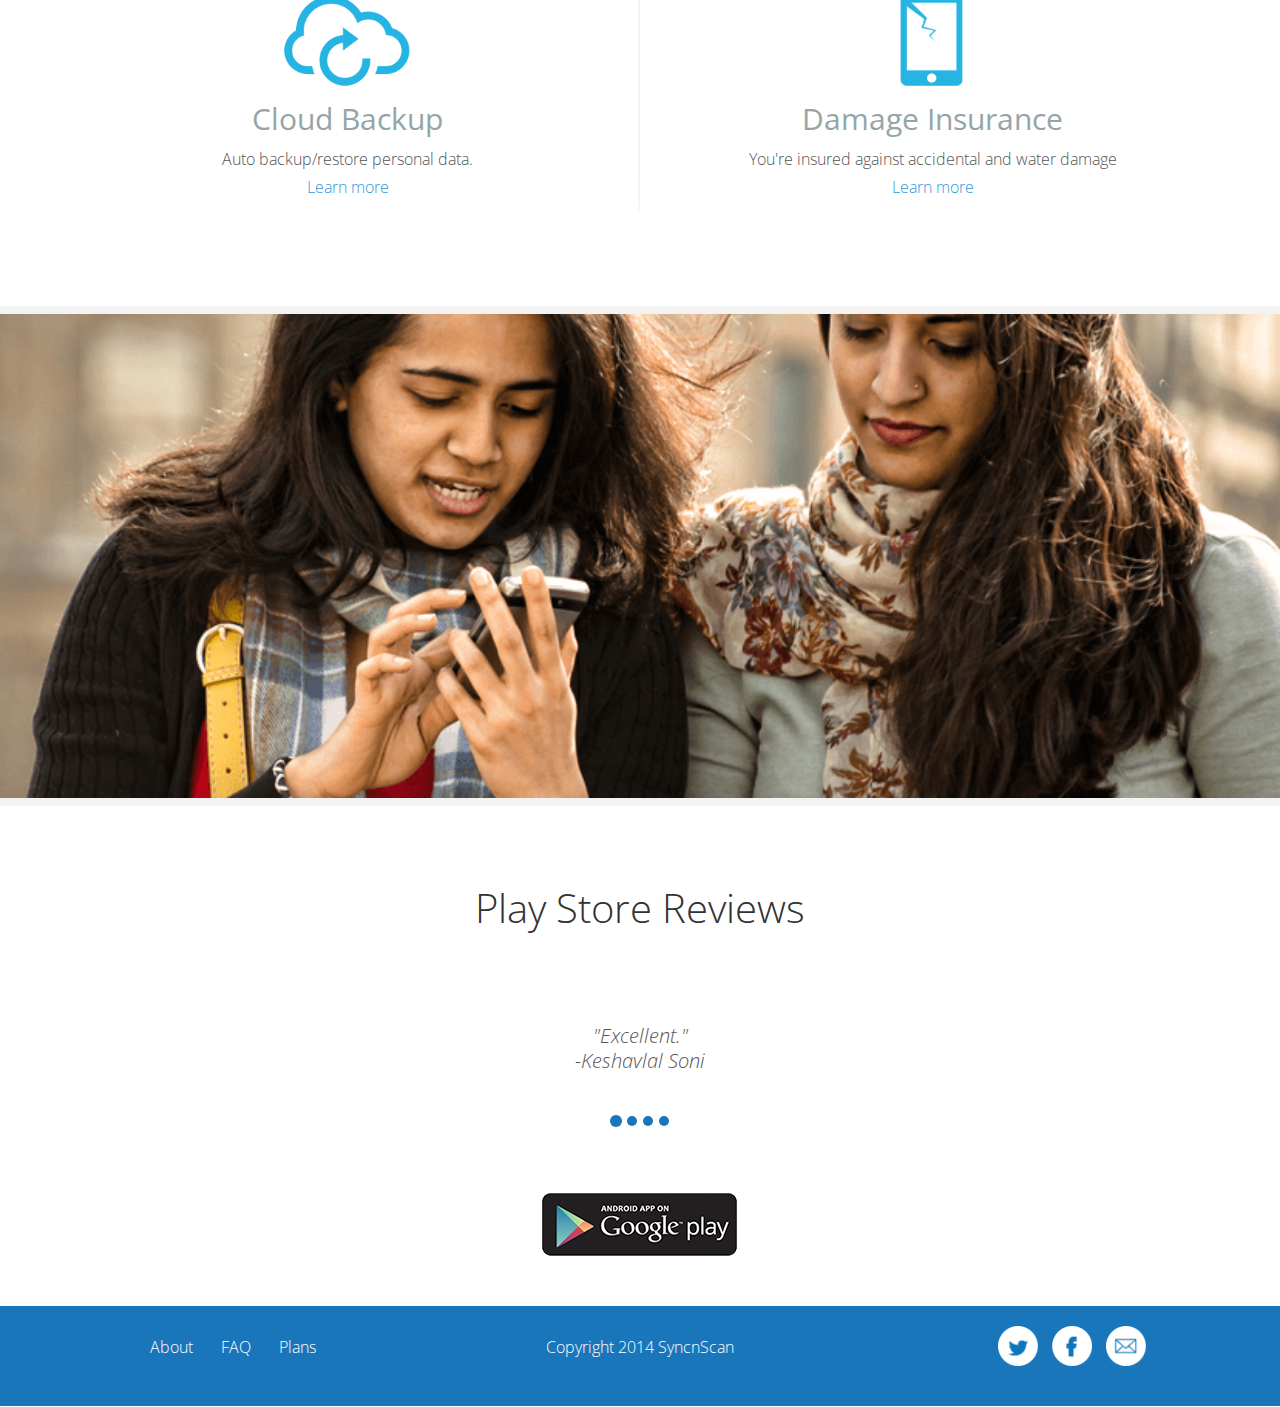
==== commit 73aca1e2: "Imgs" ====
--- a/index.html
+++ b/index.html
@@ -71,24 +71,41 @@
    </div><!-- /container -->
 </div><!-- /headerwrap -->
 		
-	<section class="rest">
+	<section class="rest"
+          data-100="opacity: 0;"
+          data-250="opacity: 1;"
+      >
           <div class="lock-circle"
-              data-0="opacity: .20;"
+              data-0="opacity: 0;"
               data-100="opacity: 0;"
-              data-300="opacity: 1; width: 100px; height: 100px;" 
-              data-400="width: 170px; height: 170px;" 
+              data-200="opacity: 1; width: 100px; height: 100px;" 
+              data-300="width: 170px; height: 170px;" 
           >
           <div class="lockk"
-              data-0="opacity: 0;"
-              data-300="opacity: 0.01; width: 40px; height: 65px;"
-              data-400="opacity: 1; width: 80px; height: 130px" 
-
-
+             data-0="opacity: 0;"
+             data-200="opacity: 0.01; width: 40px; height: 65px;"
+             data-300="opacity: 1; width: 80px; height: 130px;" 
                   ></div>
-             <!--  <img src="img/lock.png" class="lock" alt="">  -->
-          </div>
-
-		<div class="row md centered">
+          </div>
+
+<div class="row md centered">
+  <section class="left-anim"
+        data-250="opacity: 0; margin-left: 100px;  margin-top: 340px; height: 6px; width: 2px;"
+        data-300="opacity: .31; margin-left: 0; transition: 1.2s; width: 240px; height: 360px; margin-bottom: 0; margin-top: -240px;" 
+        data-400="opacity: 1; width: 300px; transition: 1s;"
+        data-450="margin-left: 20%;"
+ ><img src="./img/rightanim.png" alt=""></section>
+<section class="right-anim"
+       data-250="opacity: 0; margin-right: 100px;  margin-top: 340px; height: 6px; width: 2px;"
+      data-300="opacity: .31; margin-right: 0; transition: 1.2s; width: 240px; height: 360px; margin-top: -240px;" 
+      data-400="opacity: 1; width: 300px; transition: 1s;"
+      data-450="margin-right: 20%;"
+
+><img src="./img/leftanim.png" alt=""></section>
+
+
+
+
                 <div class="col-md-1"></div>
 			<div class="col-md-10 ">
 				<h1 class="h1-font">Rest assured, we've got you insured.</h1>
@@ -96,6 +113,8 @@
 			</div>
                   <div class="col-md-1"></div>
 		</div><!-- /row -->
+
+
       </section>
 
 
@@ -269,6 +288,12 @@
 	</div><!-- /container -->
 </div>
 	
+
+
+
+    
+  
+
 <footer>
       
 <div class="col-sm-4 ">
--- a/css/main.css
+++ b/css/main.css
@@ -613,7 +613,7 @@
     width: 80%;
     margin: 0 auto;
     z-index: 300;
-    background: white;
+    background: transparent;
     padding-top: 15px;
 }
 
@@ -707,11 +707,42 @@
 .rest {
     width: 100%;
     height: 500px;
-
+    background-size: 100% 100%;
     z-index: 200;
     border-bottom: 7px solid #f3f3f3;
     border-top: 7px solid #f3f3f3;
-} 
+}
+.left-anim {
+    background-size: 45%;
+    width: 30%;
+    max-width: 500px;
+    min-width: 200px;
+    height: 400px;
+    float: left;
+    position: absolute;
+    z-index: -200;
+    left: 0;
+    right: 0;
+    margin: 0 auto;
+    margin-top: -180px;
+    
+}
+.right-anim {
+
+    background-size: 45%;
+    width: 30%;
+    max-width: 500px;
+    min-width: 200px;
+    height: 400px;
+    float: left;
+    position: absolute;
+    z-index: -200;
+
+    right: 0;
+    margin: 0 auto;
+    margin-top: -180px;
+}
+
 
 .lock  {
     width: 50px;
@@ -1170,6 +1201,5 @@
     border-radius: 6px;
     margin-top: -82px;
     }
-
-  
-  }+  }
+
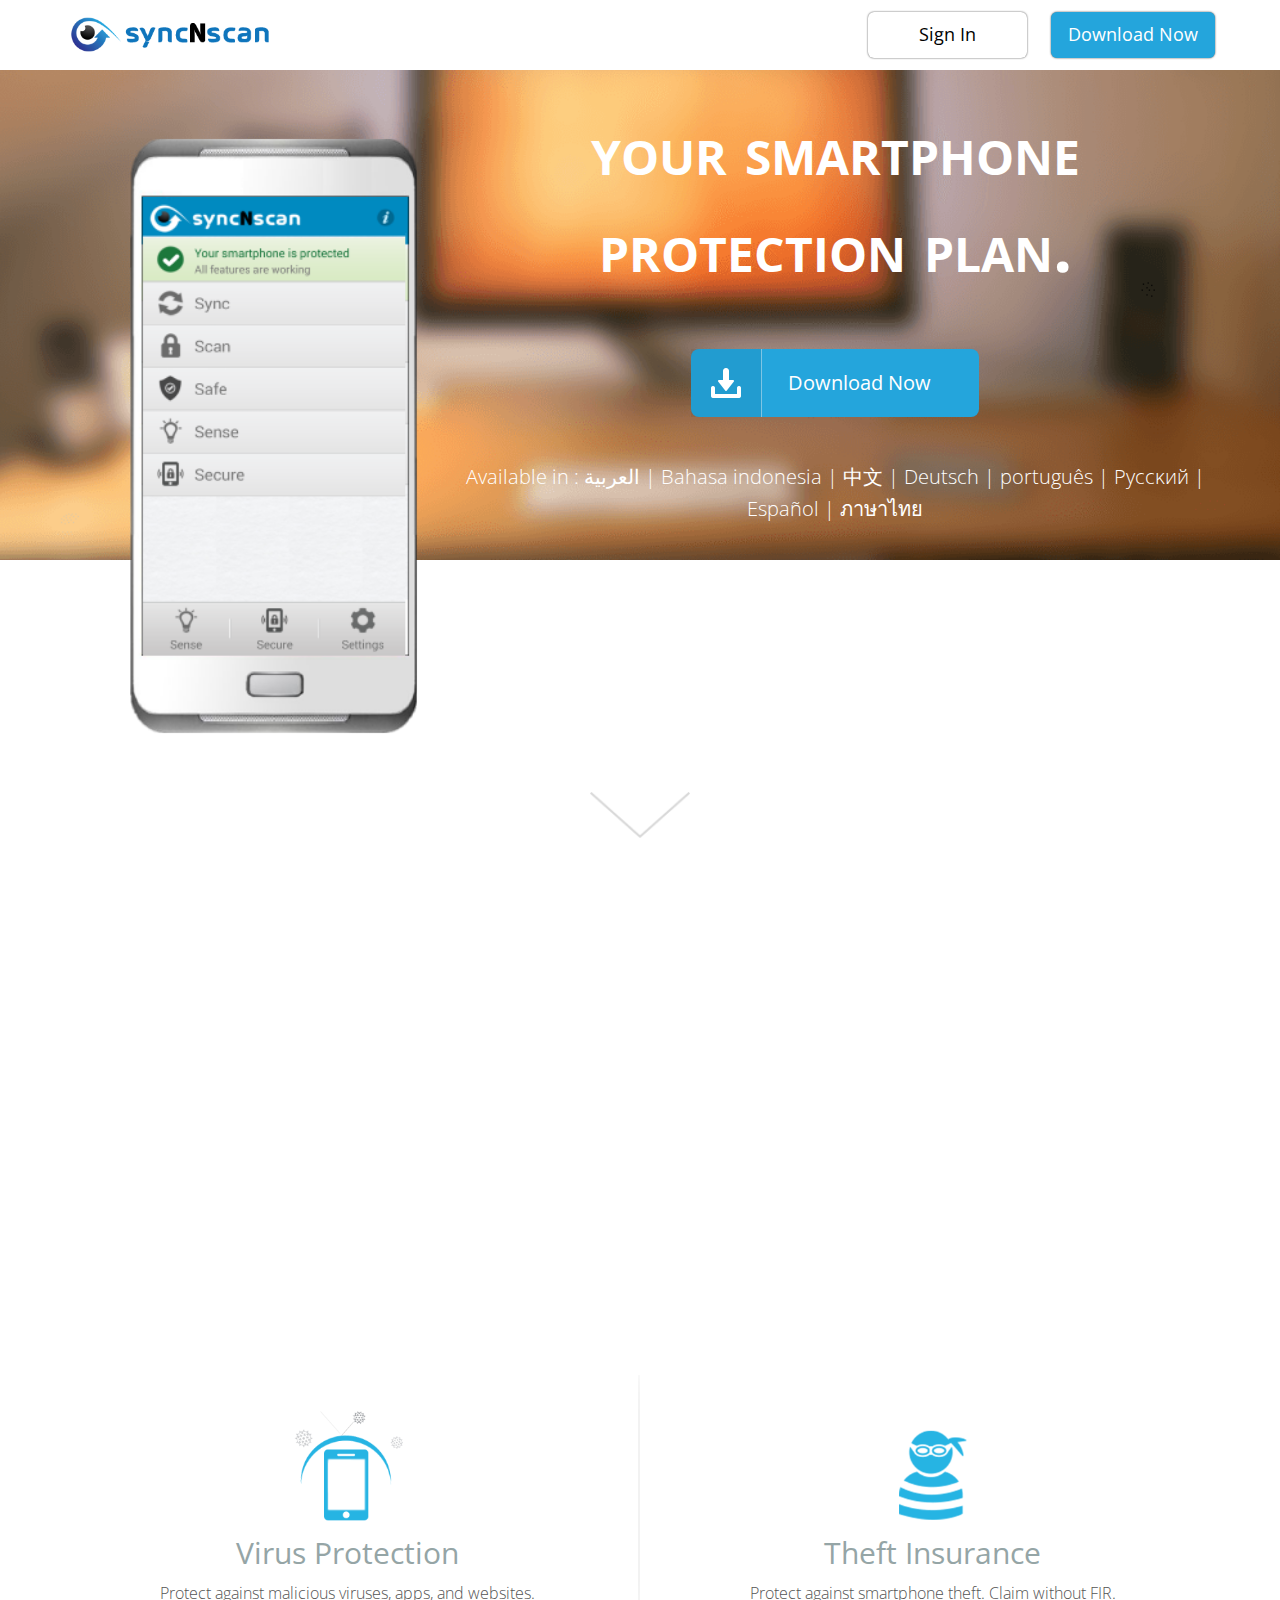
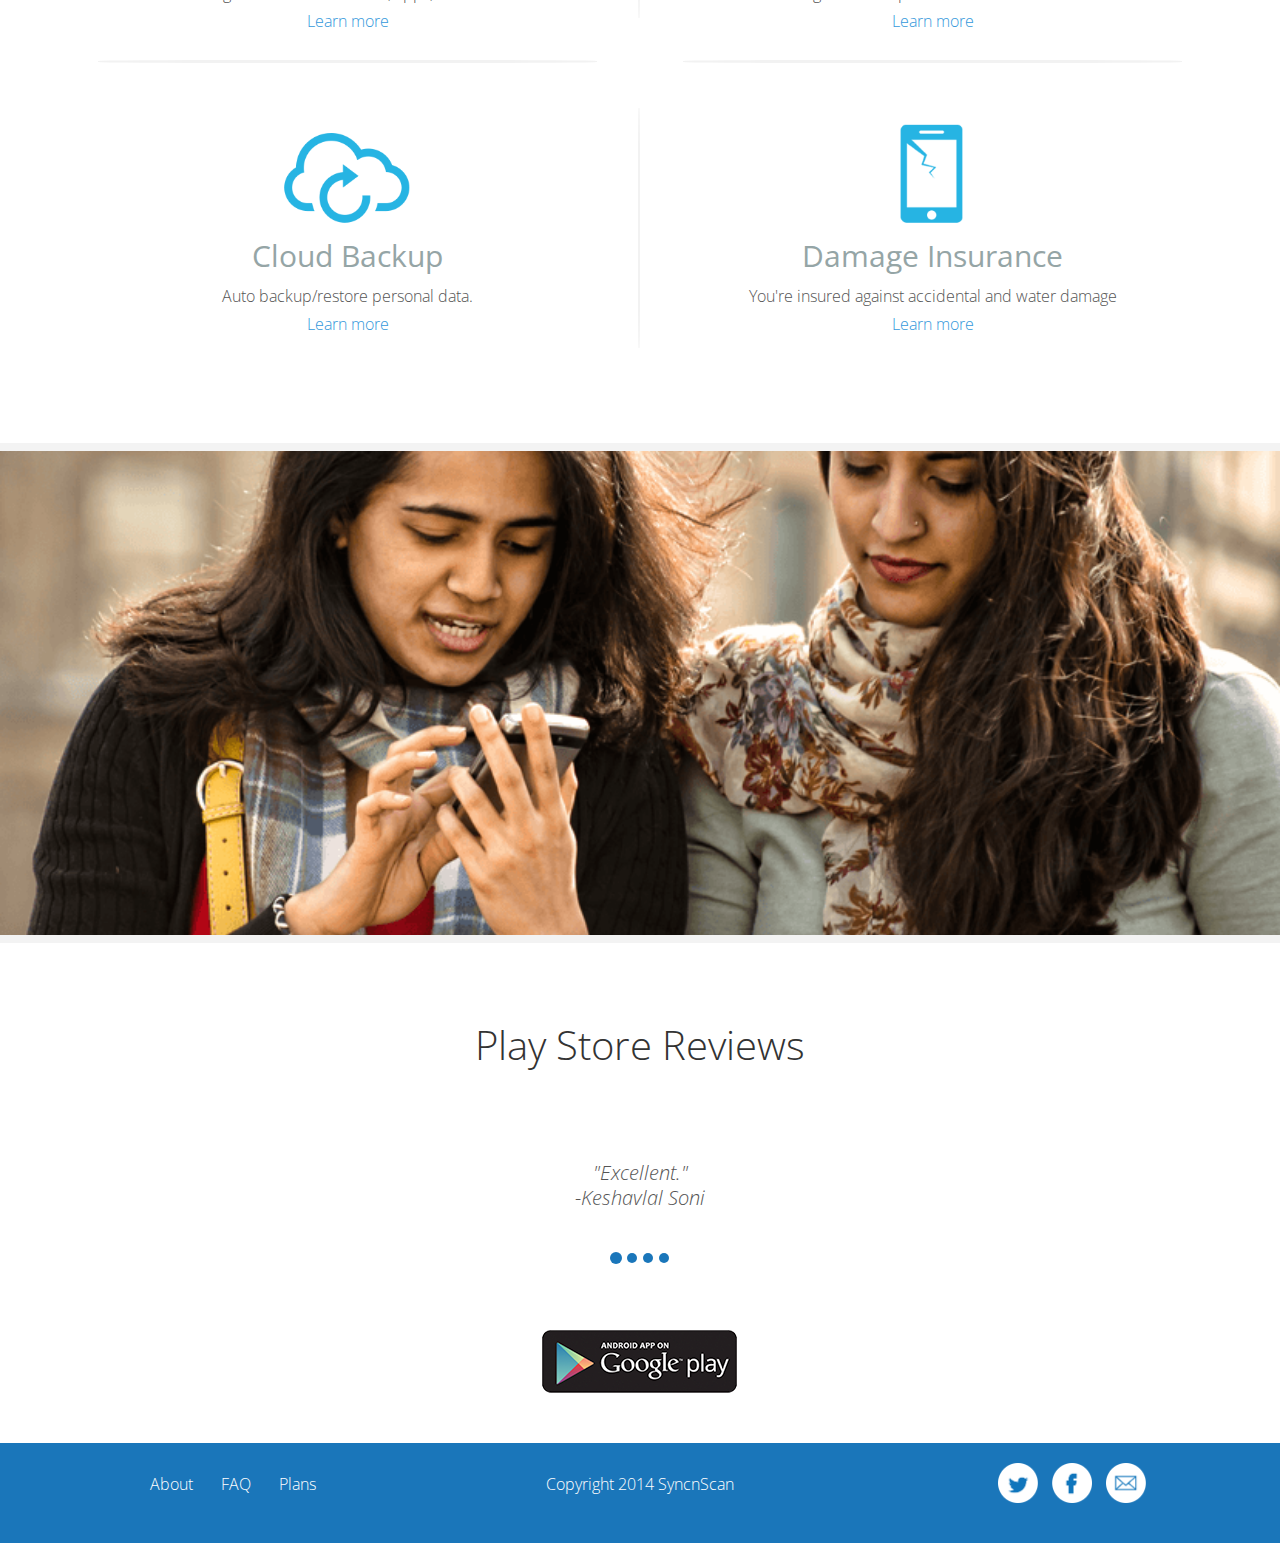
==== commit 95425472: "Changes" ====
--- a/index.html
+++ b/index.html
@@ -41,7 +41,7 @@
           </div>
         <div class="navbar-collapse collapse">
           <ul class="nav navbar-nav navbar-right">
-               <button class="btn top-btn sign-in  btn-lg" type="submit">Sign In</button>
+               <button class="btn top-btn sign-in-btn btn-lg" onClick="parent.location='login.html'">Sign In</button>
                <a href="https://play.google.com/store/apps/details?id=com.syncnscan.security&feature=search_result#?t=W251bGwsMSwxLDEsImNvbS5zeW5jbnNjYW4uc2VjdXJpdHkiXQ.."><button class="btn top-btn call-to-action  btn-lg" type="submit">Download Now</button></a>
 
           </ul>
@@ -49,15 +49,27 @@
       </div>
     </div>
 
+<!-- Adding the arrow here for easier loading -->
+                          <img src="./img/arrowdown.png" alt="" class="main-arrow"
+                            data-0= "opacity: .71;"
+                            data-20 = "opacity: 0;"
+                          >
+
+
 <div id="headerwrap">
    <div class="container">
       <div class="row">
 
          <div class="col-md-4 ">
-             <img class="hero-smartphone slideUpRetourn" src="img/main.png" alt="">
+             <img class="hero-smartphone slideUpRetourn" src="img/main.png" alt=""
+          data-0="margin-top: 130px; transform: rotate(0deg);"
+          data-20="margin-top: 450px; margin-left: 60px; transform: rotate(90deg); transition: 1s; opacity: 1;"
+            data-240=" opacity: 0;"
+
+             >
          </div><!-- /col-sm-4 -->
          <div class="col-sm-12 col-md-8 centered ">
-               <div class="white-border-bottom main-header ">your smartphone <br> protection plan.</div>    
+               <div class=" main-header ">your smartphone <br> protection plan.</div>    
              <!--  <button class="btn download call-to-action btn-lg" type="submit">Download Now</button>  -->
                 <a href="https://play.google.com/store/apps/details?id=com.syncnscan.security&feature=search_result#?t=W251bGwsMSwxLDEsImNvbS5zeW5jbnNjYW4uc2VjdXJpdHkiXQ.."><button class="hero-button btn-space">Download Now</button></a>
                <h6 class="extra-info">Available in : 
@@ -71,41 +83,35 @@
    </div><!-- /container -->
 </div><!-- /headerwrap -->
 		
-	<section class="rest"
+<div class="rest"
           data-100="opacity: 0;"
-          data-250="opacity: 1;"
+          data-302="opacity: 1; margin-top: 240px;"
       >
           <div class="lock-circle"
-              data-0="opacity: 0;"
-              data-100="opacity: 0;"
-              data-200="opacity: 1; width: 100px; height: 100px;" 
-              data-300="width: 170px; height: 170px;" 
+              data-122="opacity: 0; width: 17px; height: 17px;" 
+              data-302="opacity: 1; width: 170px; height: 170px;" 
           >
           <div class="lockk"
              data-0="opacity: 0;"
-             data-200="opacity: 0.01; width: 40px; height: 65px;"
+             data-282="opacity: 0; width: 40px; height: 65px;"
              data-300="opacity: 1; width: 80px; height: 130px;" 
                   ></div>
           </div>
 
 <div class="row md centered">
   <section class="left-anim"
-        data-250="opacity: 0; margin-left: 100px;  margin-top: 340px; height: 6px; width: 2px;"
-        data-300="opacity: .31; margin-left: 0; transition: 1.2s; width: 240px; height: 360px; margin-bottom: 0; margin-top: -240px;" 
-        data-400="opacity: 1; width: 300px; transition: 1s;"
-        data-450="margin-left: 20%;"
+        data-123="opacity: 0; margin-left: 100px;  margin-top: 340px; transform: rotate(180deg); margin-top: -240px;"
+        data-270="margin-left: 0; width: 240px; height: 360px; margin-bottom: 0;" 
+        data-400=" width: 300px; transition: 1s;"
+        data-450="opacity: 1; margin-left: 20%; transform: rotate(0deg);"
  ><img src="./img/rightanim.png" alt=""></section>
 <section class="right-anim"
-       data-250="opacity: 0; margin-right: 100px;  margin-top: 340px; height: 6px; width: 2px;"
-      data-300="opacity: .31; margin-right: 0; transition: 1.2s; width: 240px; height: 360px; margin-top: -240px;" 
-      data-400="opacity: 1; width: 300px; transition: 1s;"
-      data-450="margin-right: 20%;"
+       data-250="margin-right: 100px; margin-top: 340px; transform: rotate(180deg); margin-top: -240px;"
+       data-300="margin-right: 0;" 
+       data-400="opacity: 0; width: 300px; transition: 1s;"
+       data-450="opacity: 1; margin-right: 20%; transform: rotate(0deg);"
 
 ><img src="./img/leftanim.png" alt=""></section>
-
-
-
-
                 <div class="col-md-1"></div>
 			<div class="col-md-10 ">
 				<h1 class="h1-font">Rest assured, we've got you insured.</h1>
@@ -115,7 +121,7 @@
 		</div><!-- /row -->
 
 
-      </section>
+      </div>
 
 
 <div class="container mt">
@@ -229,54 +235,12 @@
               <p class="review">"Best App One of the best app available on Google Play" <br>-Sathvik Rao</p>
               </blockquote>
             </div>
-
-
-
-
- 
-                    
-
           </div>
         </div>
       </div>              
     </div>
   </div>
 </div>
-
-
-
-
-                  <!-- Carousel Copy if we need to use it again. 
-
-                  		<div class="row mt centered">
-                  			<div class="col-lg-6 col-lg-offset-3">
-                  				<div id="carousel-example-generic" class="carousel slide" data-ride="carousel">
-                  				  <-Indicators ->
-
-                  				  <ol class="carousel-indicators">
-                  				    <li data-target="#carousel-example-generic" data-slide-to="0" class="active"></li>
-                  				    <li data-target="#carousel-example-generic" data-slide-to="1"></li>
-                  				    <li data-target="#carousel-example-generic" data-slide-to="2"></li>
-                  				  </ol>
-                  				
-                  				  <- Wrapper for slides ->
-                  				  <div class="carousel-inner">
-                  				    <div class="item active">
-                  				      <img src="img/p01.png" alt="">
-                  				    </div>
-                  				    <div class="item">
-                  				      <img src="img/p02.png" alt="">
-                  				    </div>
-                  				    <div class="item">
-                  				      <img src="img/p03.png" alt="">
-                  				    </div>
-                  				  </div>
-                  				</div>			
-                  			</div>
-                  		</div>
-                  	</div> -->
-	
-
 
 	<div class="container">
             <div class="row centered">
@@ -288,6 +252,8 @@
 	</div><!-- /container -->
 </div>
 	
+
+
 
 
 
@@ -330,10 +296,10 @@
     <!-- Placed at the end of the document so the pages load faster -->
     <script src="https://code.jquery.com/jquery-1.10.2.min.js"></script>
     <script src="js/bootstrap.min.js"></script>
-
-
-
-<!-- Disabling Skrollr if screensize is less than 500px -->
+    <script src="js/sns.js"></script>
+
+
+<!-- Disabling Skrollr onload if screensize is less than 500px -->
       <script>
       if (screen && screen.width > 500) {
         document.write('<script type="text/javascript" src="js/skrollr.min.js"><\/script>');
--- a/css/main.css
+++ b/css/main.css
@@ -1,11 +1,3 @@
-/*
- * Author: Carlos Alvarez
- * URL: http://alvarez.is
- *
- * Project Name: FLATTY - Free Bootstrap 3 Theme
- * Version: 1.0
- * URL: http://blacktie.co
- */
 
 body {
   background-color: #fff;
@@ -241,6 +233,12 @@
     margin-top: 30px;
     text-align: center;
 }
+
+.footer-bottom {
+    position: relative;
+    margin-top: 270px;
+}
+
 .footer-position > li {
     margin: 0 auto;
     margin: 0 12px;
@@ -324,7 +322,7 @@
     background: rgb(17, 117, 188);
  }
 
-.sign-in {
+.sign-in-btn {
     background: white;
     color: black;
     padding: 10px 50px;
@@ -347,16 +345,6 @@
     font-size: 30px;
 }
 
-
-
-
-
-
-
-/*-------------------------------*/
-/*      Code snippet by          */
-/*      @maridlcrmn              */
-/*-------------------------------*/
 
 
 section {
@@ -588,19 +576,29 @@
 }
 
 .hero-smartphone {
-    width: 250px;
-     -webkit-animation: slideDownRetourn 1.25s ease-Out;
-   -moz-animation: slideDownRetourn 1.25s ease-Out;
-   -ms-animation: slideDownRetourn 1.25s ease-Out;
-   -o-animation: slideDownRetourn 1.25s ease-Out;
-   animation: slideDownRetourn 1.25s ease-Out; 
+   width: 288px;
    margin-left: 30px;
    z-index: 0;
+   position: absolute;
+   top: 0;
+   margin-top: 130px;
 }
 
 .phone-holder {
     margin-bottom: -190px;
     z-index: 1;
+}
+
+.main-arrow {
+  position: absolute;
+  top: 88%;
+  width: 100px;
+  right: 0;
+  left: 0;
+  margin: 0 auto;
+  opacity: .8;
+
+  
 }
 
 .navbar-default .navbar-nav > li > a {
@@ -646,8 +644,6 @@
 #headerwrap {
 	background: url("../img/cpu.png") no-repeat center top; 
 	background-color: black;
-	margin-top: 1px;
-	padding-top: 90px;
 	background-attachment: relative;
 	background-position: center center;
 	min-height: 150px;
@@ -667,11 +663,12 @@
 #headerwrap .main-header {
 margin-bottom: 5px;
 color: white;
-font-size: 65px;
-font-weight: 300;
-letter-spacing: 1px;
-margin-top: 70px;
+font-size: 68px;
+padding-top: 100px;
 font-variant: small-caps;
+font-weight: bold;
+
+
 }
 
 
@@ -704,13 +701,13 @@
     font-size: 40px;
 }
 
+
 .rest {
     width: 100%;
     height: 500px;
     background-size: 100% 100%;
     z-index: 200;
     border-bottom: 7px solid #f3f3f3;
-    border-top: 7px solid #f3f3f3;
 }
 .left-anim {
     background-size: 45%;
@@ -724,11 +721,10 @@
     left: 0;
     right: 0;
     margin: 0 auto;
-    margin-top: -180px;
-    
-}
+    margin-top: -280px;  
+}
+
 .right-anim {
-
     background-size: 45%;
     width: 30%;
     max-width: 500px;
@@ -737,7 +733,6 @@
     float: left;
     position: absolute;
     z-index: -200;
-
     right: 0;
     margin: 0 auto;
     margin-top: -180px;
@@ -915,13 +910,8 @@
   0% {
     opacity: 0;
     -moz-transform-origin: 0 0;
-    -moz-transform: translateY(-100%);
+    -moz-transform: translateY(-10%);
   }
-
-  80%{
-      opacity: .2;
-  }
-
   100% {
     opacity: 1;
     -moz-transform-origin: 0 0;
@@ -932,12 +922,8 @@
   0% {
     opacity: 0;
     -webkit-transform-origin: 0 0;
-    -webkit-transform: translateY(-100%);
+    -webkit-transform: translateY(-10%);
   }
-    80% {
-      opacity: .2;
-  }
-
   100% {
     opacity: 1;
     -webkit-transform-origin: 0 0;
@@ -948,10 +934,7 @@
   0% {
     opacity: 0;
     -o-transform-origin: 0 0;
-    -o-transform: translateY(-100%);
-  }
-  80%{
-      opacity: .2;
+    -o-transform: translateY(-10%);
   }
   100% {
     opacity: 1;
@@ -963,10 +946,7 @@
   0% {
     opacity: 0;
     -ms-transform-origin: 0 0;
-    -ms-transform: translateY(-100%);
-  }
-  80%{
-      opacity: .2;
+    -ms-transform: translateY(-10%);
   }
   100% {
     opacity: 1;
@@ -1048,6 +1028,136 @@
   padding: 40px 0;
 }
 
+
+/* Signin Box */
+
+.login-box-anim {
+      -webkit-animation: slideUpRetourn .81s;
+         -moz-animation: slideUpRetourn .81s;
+           -o-animation: slideUpRetourn .81s;
+              animation: slideUpRetourn .81s;
+}
+
+
+.form-signin
+{
+    max-width: 330px;
+    padding: 15px;
+    margin: 0 auto;
+    padding-top: 5px;
+}
+.form-signin .form-signin-heading, .form-signin .checkbox
+{
+    margin-bottom: 10px;
+}
+.form-signin .checkbox
+{
+    font-weight: normal;
+}
+.form-signin .form-control
+{
+    position: relative;
+    font-size: 16px;
+    height: auto;
+    padding: 10px;
+    -webkit-box-sizing: border-box;
+    -moz-box-sizing: border-box;
+    box-sizing: border-box;
+}
+.form-signin .form-control:focus
+{
+    z-index: 2;
+}
+.form-signin input[type="password"]
+{
+    margin-bottom: 10px;
+}
+.account-wall {
+    margin-top: 20px;
+    border-radius: 40px;
+    padding: 40px 0px 20px 0px;
+    border: 7px solid #F3F3F3;
+    -moz-box-shadow: 0px 2px 2px rgba(0, 0, 0, 0.3);
+    -webkit-box-shadow: 0px 2px 2px rgba(0, 0, 0, 0.3);
+
+}
+.login-title
+{
+    color: #555;
+    font-size: 18px;
+    font-weight: 400;
+    display: block;
+}
+.profile-img
+{
+    width: 96px;
+    height: 96px;
+    margin: 0 auto 10px;
+    display: block;
+    -moz-border-radius: 50%;
+    -webkit-border-radius: 50%;
+    border-radius: 50%;
+}
+.profile-name {
+    font-size: 16px;
+    font-weight: bold;
+    text-align: center;
+    margin: 10px 0 0;
+    height: 1em;
+}
+.profile-email {
+    display: block;
+    padding: 0 8px;
+    font-size: 15px;
+    color: #404040;
+    line-height: 2;
+    font-size: 14px;
+    text-align: center;
+    overflow: hidden;
+    text-overflow: ellipsis;
+    white-space: nowrap;
+    -moz-box-sizing: border-box;
+    -webkit-box-sizing: border-box;
+    box-sizing: border-box;
+}
+.need-help
+{
+    display: block;
+    margin-top: 10px;
+}
+.new-account
+{
+    display: block;
+    margin-top: 10px;
+}
+
+.signin-box {
+  width: 500px;
+  height: 500px;
+  background: white;
+  display: none;
+  margin: 0 auto;
+}
+
+.appear {
+  display: block;
+}
+
+
+
+
+
+
+
+
+
+/*  ---------------------------------------------
+------------------------------------------------
+------------------------------------------------
+--------------Media Queries----------------------
+------------------------------------------------
+------------------------------------------------ 
+*/
 
 
 
@@ -1112,6 +1222,7 @@
     #headerwrap .main-header {
         font-size: 40px;
         margin-top: 12px;
+        
     }
     h6.extra-info {
         font-size: 15px;
@@ -1121,7 +1232,6 @@
     .footer-position {
         margin: 0 auto;
         padding-top: 20px;
-        
     }
 
     .font-size {
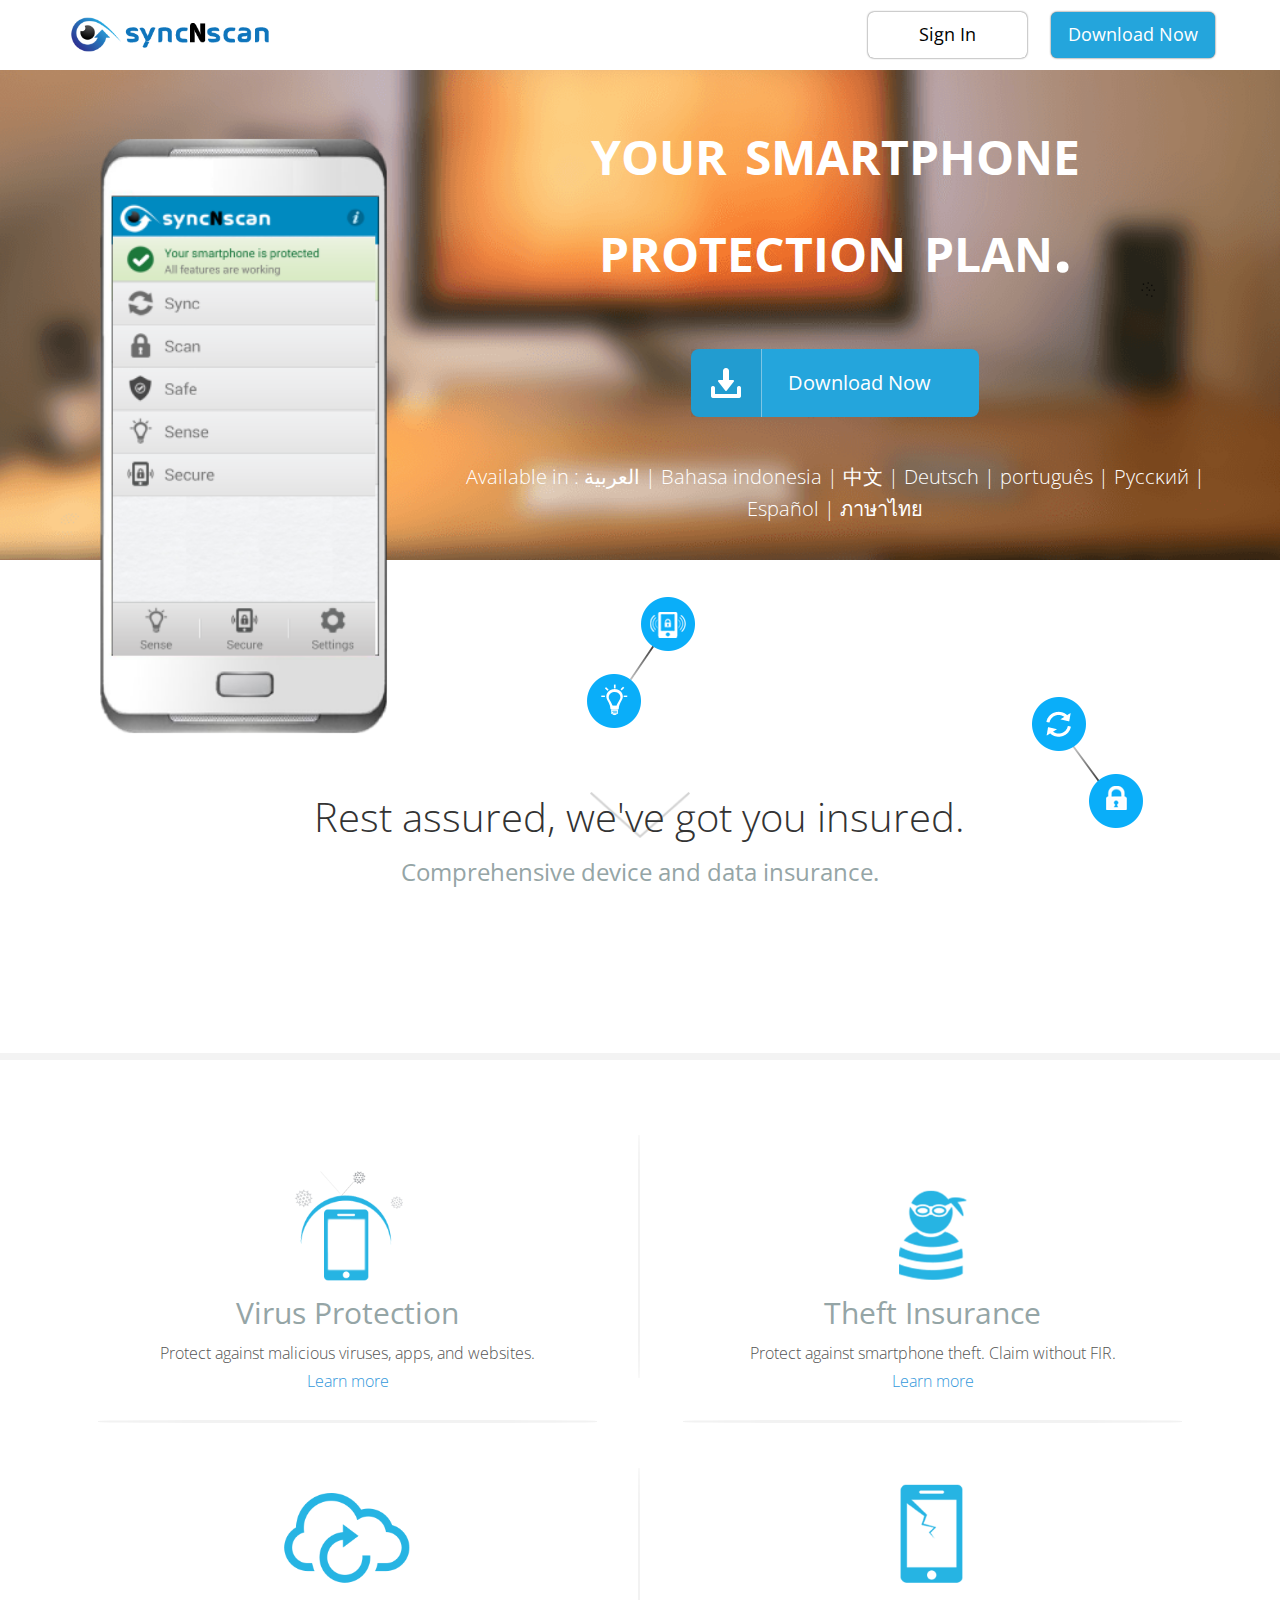
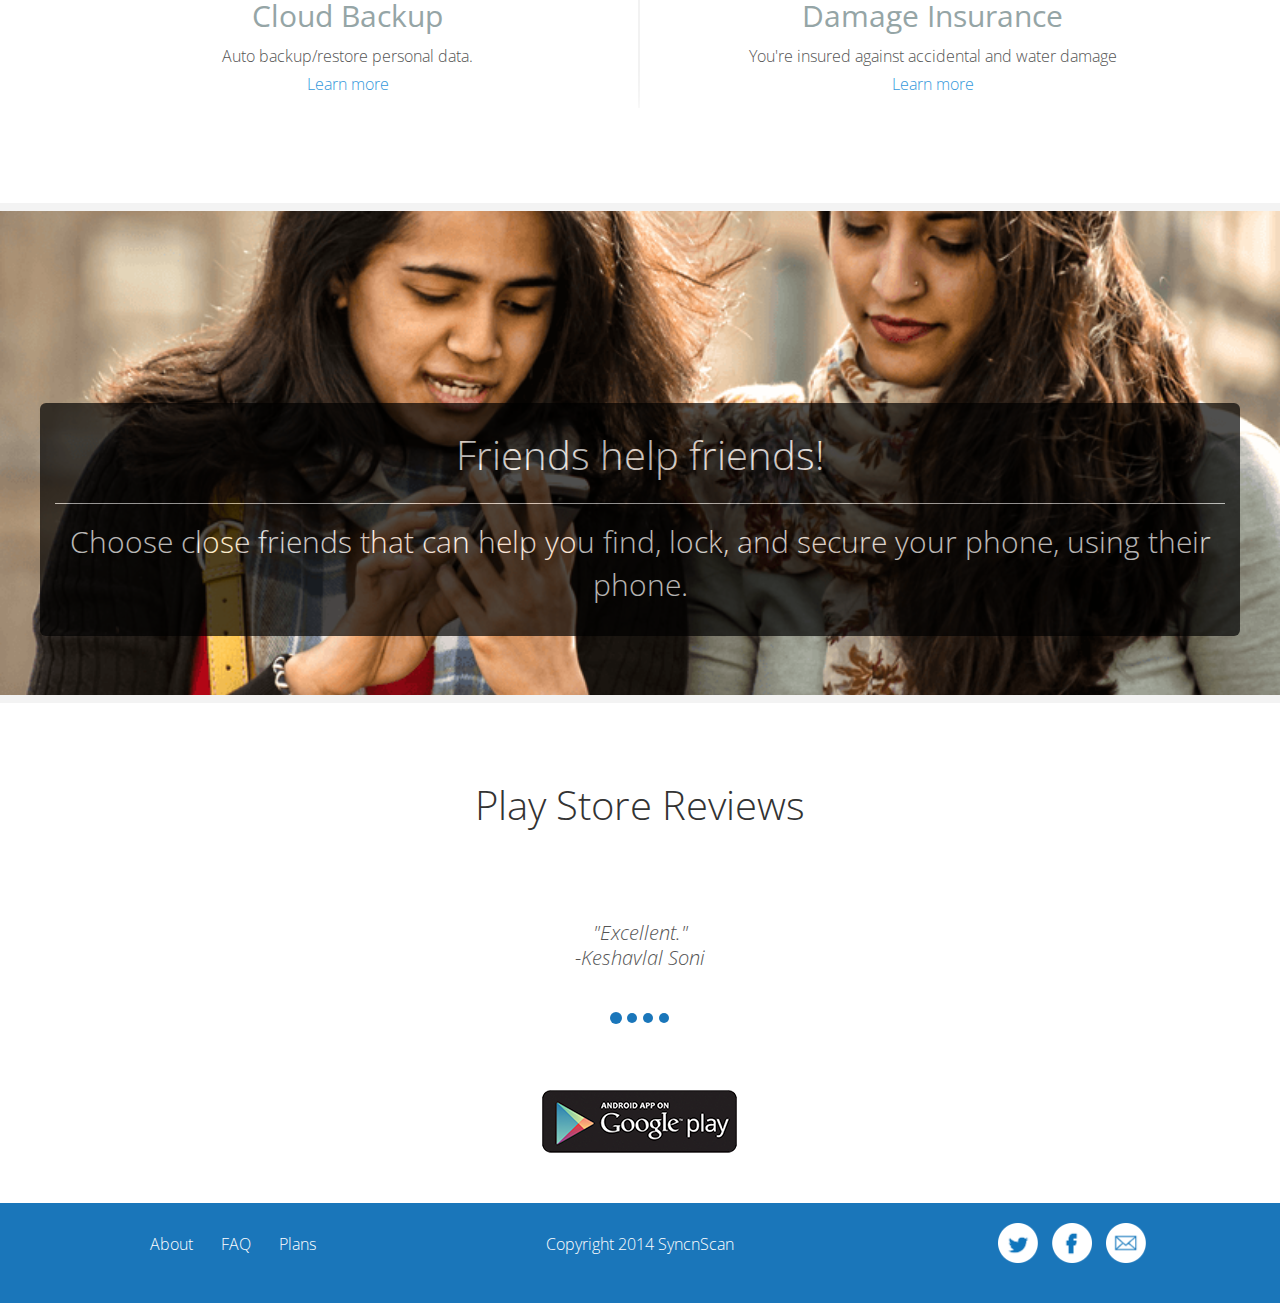
==== commit adf15704: "Old changes finally added" ====
--- a/index.html
+++ b/index.html
@@ -25,6 +25,7 @@
       <![endif]-->
     </head>
   <body>
+
 
 <!-- Fixed navbar -->
     <div class="navbar navbar-default navbar-fixed-top">
@@ -299,16 +300,13 @@
     <script src="js/sns.js"></script>
 
 
-<!-- Disabling Skrollr onload if screensize is less than 500px -->
+<!-- Disabling Skrollr onload if screensize is less than 500px
       <script>
       if (screen && screen.width > 500) {
         document.write('<script type="text/javascript" src="js/skrollr.min.js"><\/script>');
       }
       </script>
-
-       <script type="text/javascript">
-                   var s = skrollr.init();
-      </script> 
+-->
 
   </body>
 </html>
